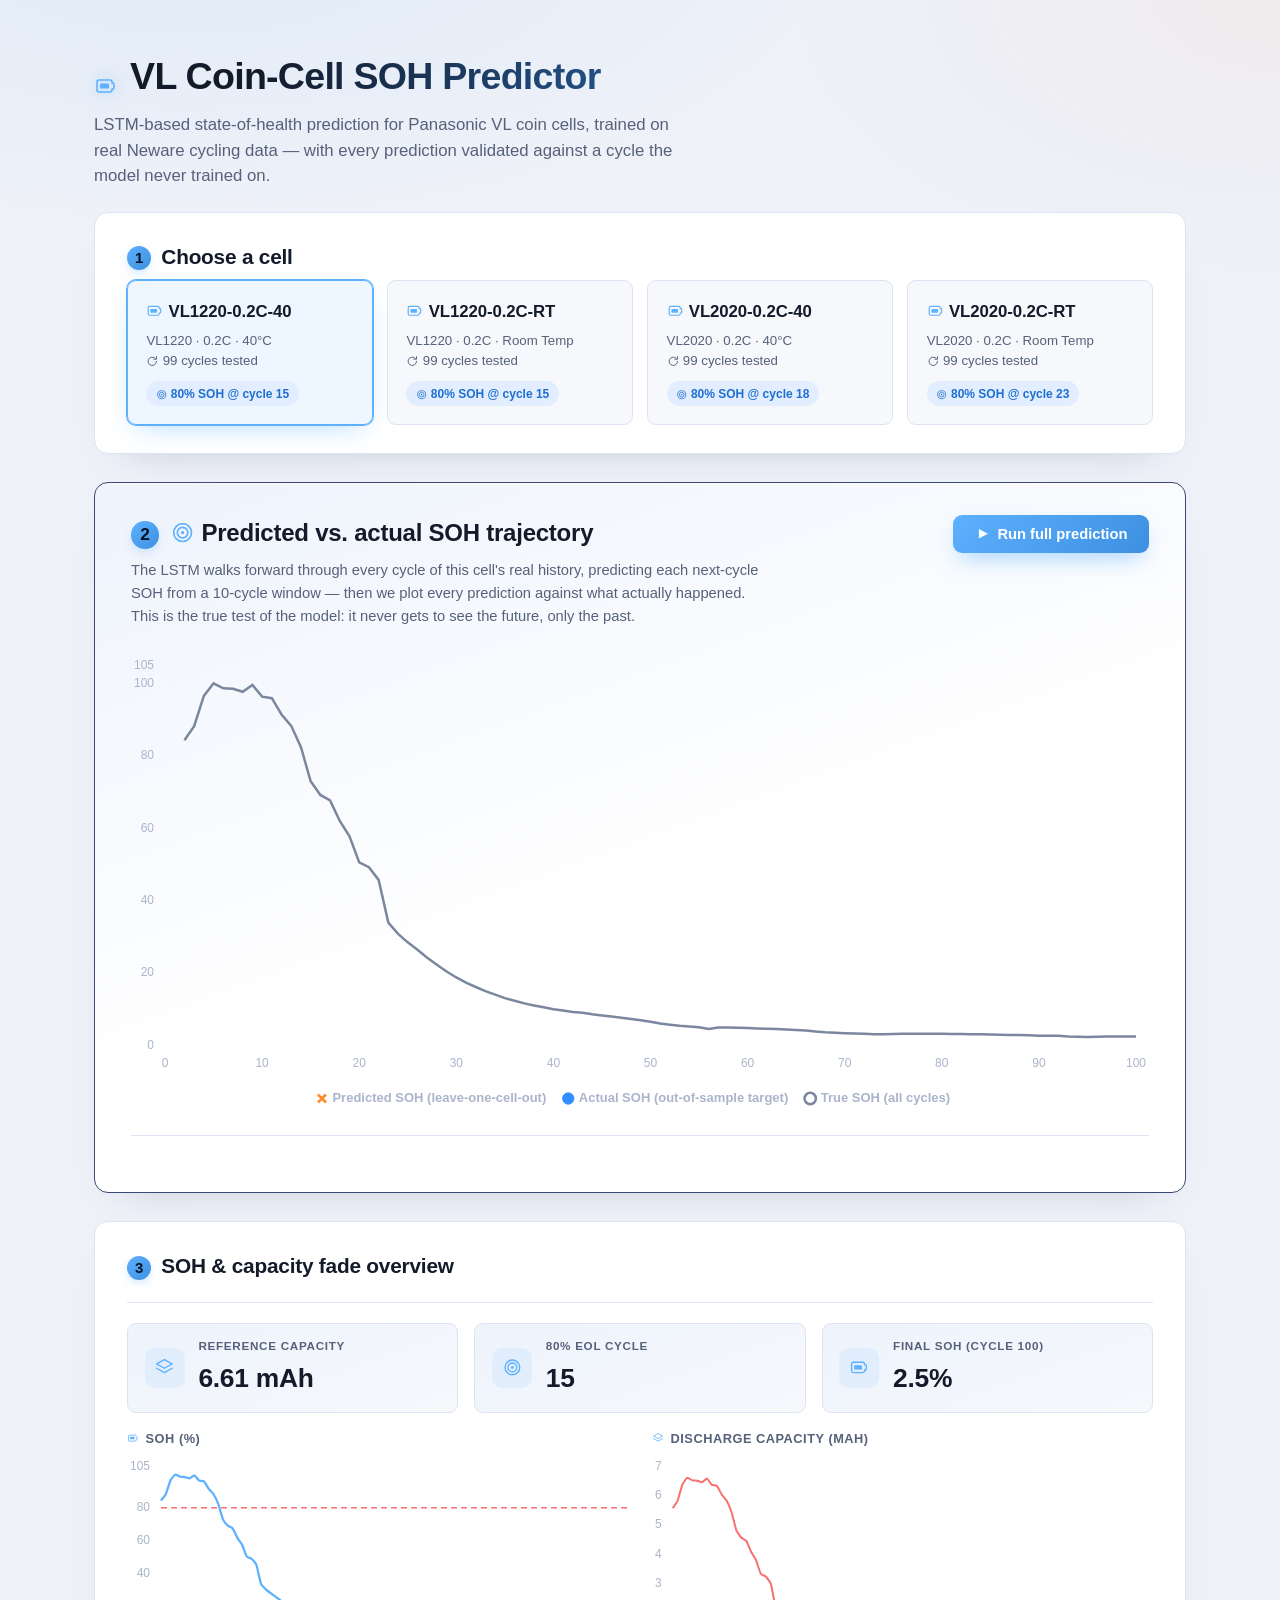
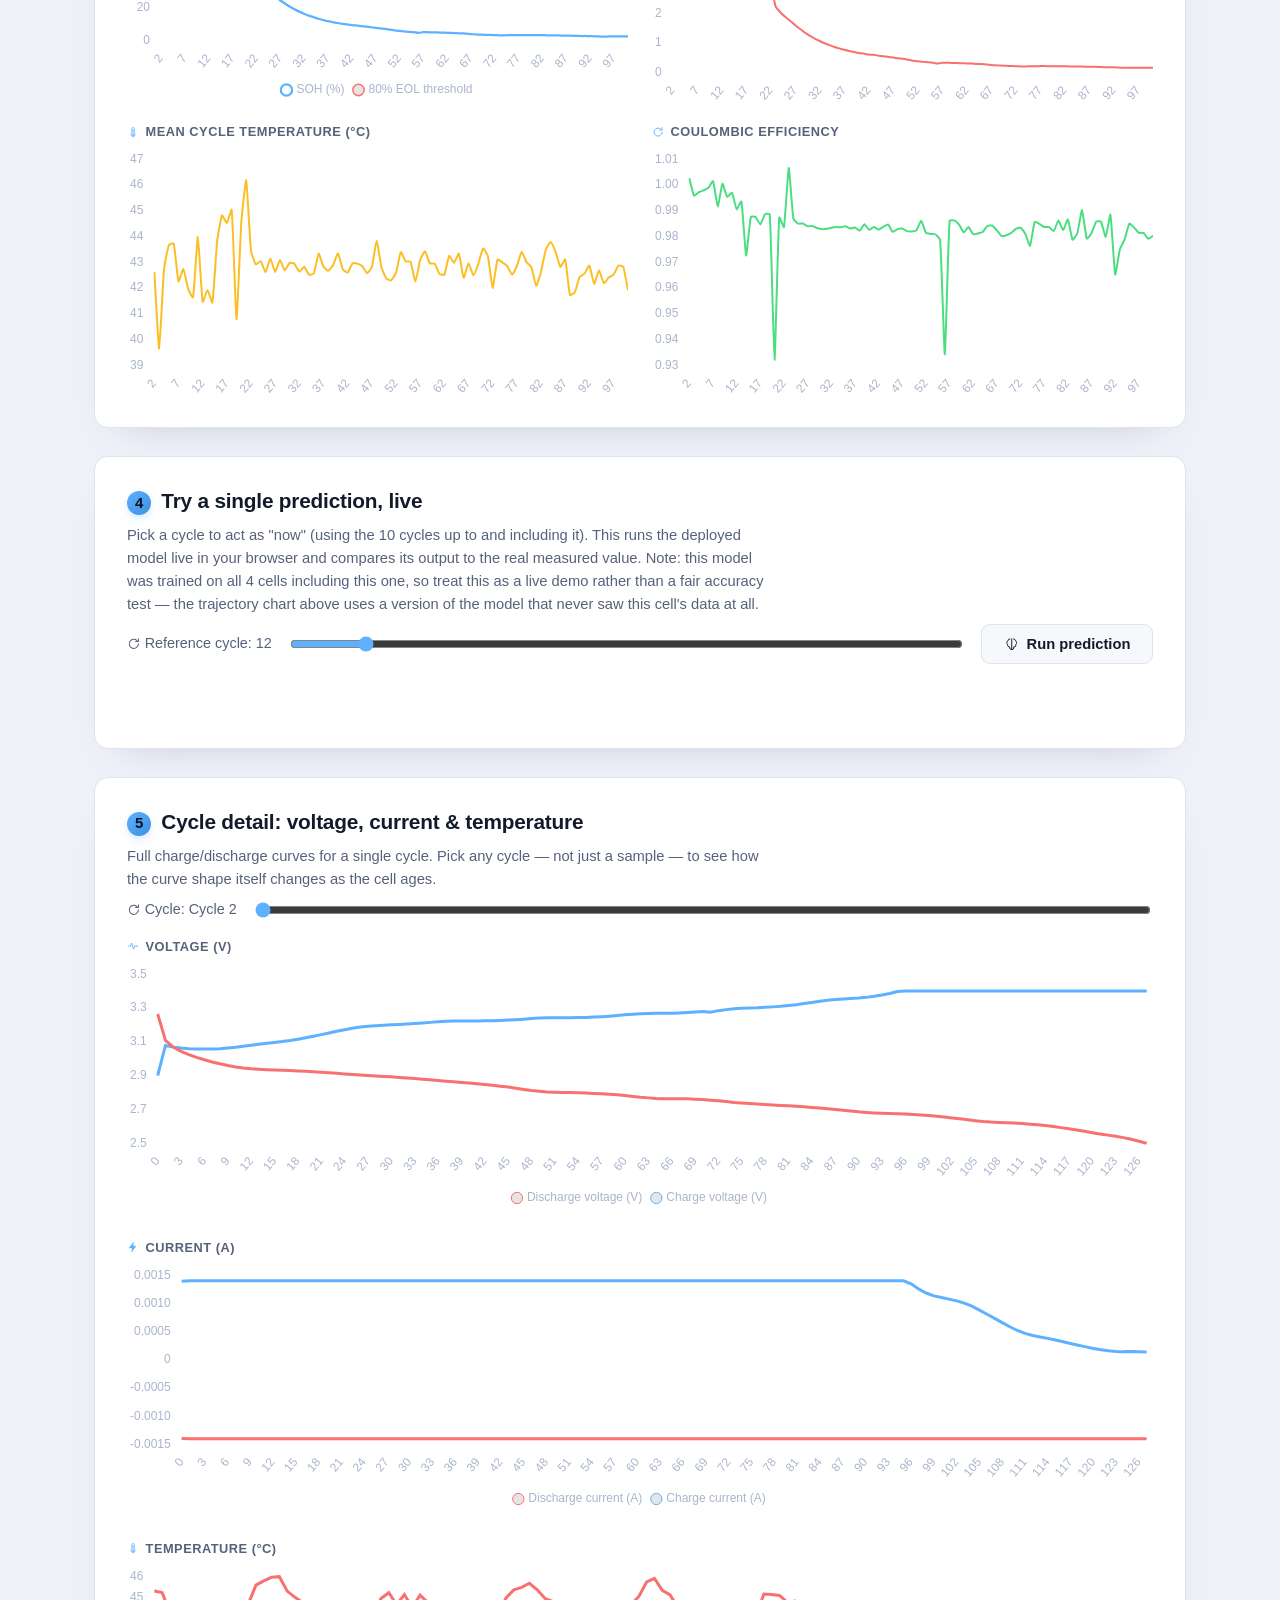
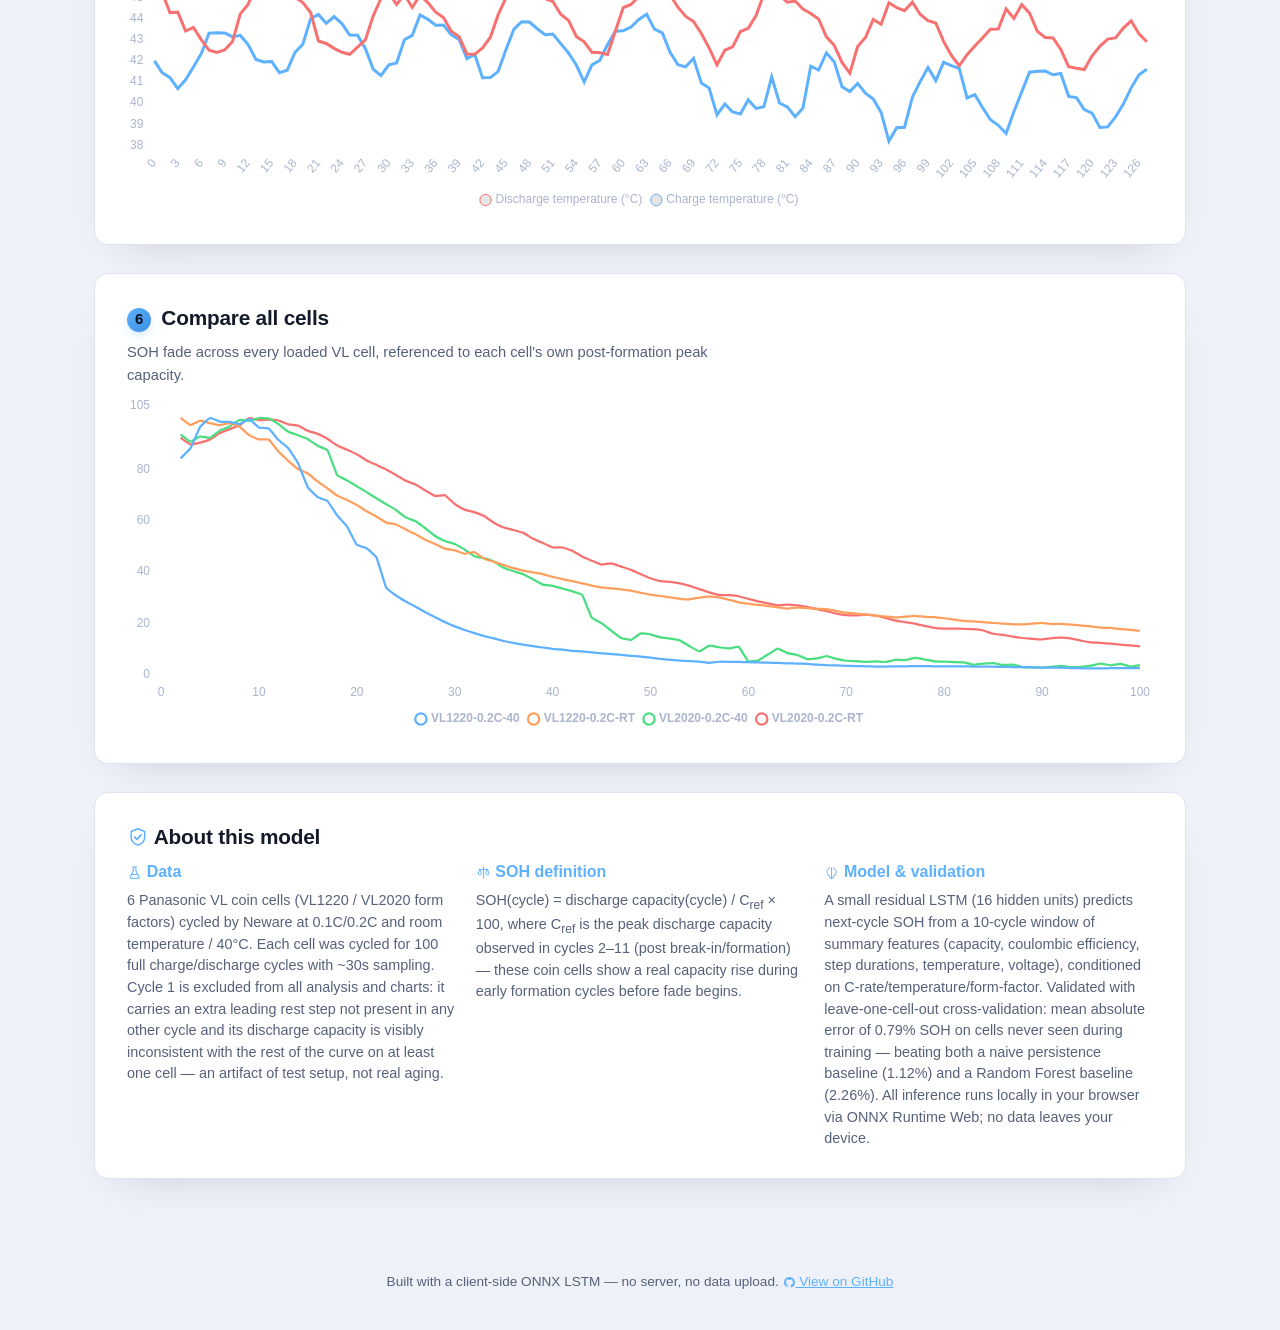
==== web/index.html @ 78507d71 "Add files via upload" ====
<!doctype html>
<html lang="en">
<head>
  <meta charset="UTF-8" />
  <meta name="viewport" content="width=device-width, initial-scale=1.0" />
  <title>VL Coin-Cell SOH Predictor</title>
  <link rel="stylesheet" href="styles.css" />
</head>
<body>
  <!-- Inline SVG icon sprite sheet: zero external requests (works offline / on
       GitHub Pages), reused everywhere via <svg class="icon"><use href="#icon-x"/></svg> -->
  <svg style="position:absolute;width:0;height:0;overflow:hidden" aria-hidden="true">
    <defs>
      <symbol id="icon-battery" viewBox="0 0 24 24"><path d="M3 8a2 2 0 0 1 2-2h11a2 2 0 0 1 2 2v1h1a1 1 0 0 1 1 1v4a1 1 0 0 1-1 1h-1v1a2 2 0 0 1-2 2H5a2 2 0 0 1-2-2V8Z" fill="none" stroke="currentColor" stroke-width="1.6" stroke-linejoin="round"/><rect x="6" y="9.5" width="9" height="5" rx="1" fill="currentColor"/></symbol>
      <symbol id="icon-thermometer" viewBox="0 0 24 24"><path d="M12 3a2.5 2.5 0 0 0-2.5 2.5v8.55a4 4 0 1 0 5 0V5.5A2.5 2.5 0 0 0 12 3Z" fill="none" stroke="currentColor" stroke-width="1.6" stroke-linejoin="round"/><circle cx="12" cy="17.5" r="2.2" fill="currentColor"/><line x1="12" y1="7" x2="12" y2="14" stroke="currentColor" stroke-width="1.6" stroke-linecap="round"/></symbol>
      <symbol id="icon-bolt" viewBox="0 0 24 24"><path d="M13 2 4 14h6l-1 8 9-12h-6l1-8Z" fill="currentColor" stroke="currentColor" stroke-width="0.6" stroke-linejoin="round"/></symbol>
      <symbol id="icon-voltage" viewBox="0 0 24 24"><path d="M3 12h4l2-6 4 12 2-6h6" fill="none" stroke="currentColor" stroke-width="1.8" stroke-linecap="round" stroke-linejoin="round"/></symbol>
      <symbol id="icon-target" viewBox="0 0 24 24"><circle cx="12" cy="12" r="8.5" fill="none" stroke="currentColor" stroke-width="1.6"/><circle cx="12" cy="12" r="5" fill="none" stroke="currentColor" stroke-width="1.6"/><circle cx="12" cy="12" r="1.6" fill="currentColor"/></symbol>
      <symbol id="icon-trend" viewBox="0 0 24 24"><path d="M3 17 9 9l4 4 8-9" fill="none" stroke="currentColor" stroke-width="1.8" stroke-linecap="round" stroke-linejoin="round"/><path d="M16 4h5v5" fill="none" stroke="currentColor" stroke-width="1.8" stroke-linecap="round" stroke-linejoin="round"/></symbol>
      <symbol id="icon-check-shield" viewBox="0 0 24 24"><path d="M12 3 4.5 6v6c0 4.5 3 7.5 7.5 9 4.5-1.5 7.5-4.5 7.5-9V6L12 3Z" fill="none" stroke="currentColor" stroke-width="1.6" stroke-linejoin="round"/><path d="m8.5 12.3 2.4 2.4 4.6-5" fill="none" stroke="currentColor" stroke-width="1.8" stroke-linecap="round" stroke-linejoin="round"/></symbol>
      <symbol id="icon-brain" viewBox="0 0 24 24"><path d="M9 4.5a2.5 2.5 0 0 0-2.5 2.5v.2A2.8 2.8 0 0 0 4.5 10v1a2.6 2.6 0 0 0 1 2.05V14a3 3 0 0 0 3 3h.5v1.5A2.5 2.5 0 0 0 11.5 21h1" fill="none" stroke="currentColor" stroke-width="1.5" stroke-linecap="round" stroke-linejoin="round"/><path d="M15 4.5a2.5 2.5 0 0 1 2.5 2.5v.2A2.8 2.8 0 0 1 19.5 10v1a2.6 2.6 0 0 1-1 2.05V14a3 3 0 0 1-3 3H15v1.5A2.5 2.5 0 0 1 12.5 21h-1" fill="none" stroke="currentColor" stroke-width="1.5" stroke-linecap="round" stroke-linejoin="round"/><line x1="12" y1="4.5" x2="12" y2="21" stroke="currentColor" stroke-width="1.5" stroke-linecap="round"/></symbol>
      <symbol id="icon-clock" viewBox="0 0 24 24"><circle cx="12" cy="12" r="8.5" fill="none" stroke="currentColor" stroke-width="1.6"/><path d="M12 7v5l3.5 2" fill="none" stroke="currentColor" stroke-width="1.6" stroke-linecap="round" stroke-linejoin="round"/></symbol>
      <symbol id="icon-layers" viewBox="0 0 24 24"><path d="m12 3 9 5-9 5-9-5 9-5Z" fill="none" stroke="currentColor" stroke-width="1.6" stroke-linejoin="round"/><path d="m3 13 9 5 9-5" fill="none" stroke="currentColor" stroke-width="1.6" stroke-linecap="round" stroke-linejoin="round"/></symbol>
      <symbol id="icon-play" viewBox="0 0 24 24"><path d="M6 4.5v15l14-7.5-14-7.5Z" fill="currentColor"/></symbol>
      <symbol id="icon-cycle" viewBox="0 0 24 24"><path d="M20 12a8 8 0 1 1-2.34-5.66" fill="none" stroke="currentColor" stroke-width="1.8" stroke-linecap="round"/><path d="M20 3v5h-5" fill="none" stroke="currentColor" stroke-width="1.8" stroke-linecap="round" stroke-linejoin="round"/></symbol>
      <symbol id="icon-flask" viewBox="0 0 24 24"><path d="M9 3h6M10 3v6.2L5.3 18a2 2 0 0 0 1.8 3h9.8a2 2 0 0 0 1.8-3L14 9.2V3" fill="none" stroke="currentColor" stroke-width="1.6" stroke-linecap="round" stroke-linejoin="round"/><path d="M7.5 15h9" fill="none" stroke="currentColor" stroke-width="1.6" stroke-linecap="round"/></symbol>
      <symbol id="icon-scale" viewBox="0 0 24 24"><path d="M12 3v18M6 7h12M6 7 3.5 13a2.5 2.5 0 0 0 5 0L6 7Zm12 0-2.5 6a2.5 2.5 0 0 0 5 0L18 7Z" fill="none" stroke="currentColor" stroke-width="1.5" stroke-linecap="round" stroke-linejoin="round"/></symbol>
      <symbol id="icon-github" viewBox="0 0 24 24"><path d="M12 2a10 10 0 0 0-3.16 19.49c.5.09.68-.22.68-.48v-1.7c-2.78.6-3.37-1.34-3.37-1.34-.46-1.16-1.11-1.47-1.11-1.47-.91-.62.07-.6.07-.6 1 .07 1.53 1.03 1.53 1.03.89 1.53 2.34 1.09 2.91.83.09-.65.35-1.09.63-1.34-2.22-.25-4.56-1.11-4.56-4.94 0-1.09.39-1.99 1.03-2.69-.1-.25-.45-1.27.1-2.65 0 0 .84-.27 2.75 1.03a9.6 9.6 0 0 1 5 0c1.91-1.3 2.75-1.03 2.75-1.03.55 1.38.2 2.4.1 2.65.64.7 1.03 1.6 1.03 2.69 0 3.84-2.34 4.68-4.57 4.93.36.31.68.92.68 1.85v2.74c0 .27.18.58.69.48A10 10 0 0 0 12 2Z" fill="currentColor"/></symbol>
    </defs>
  </svg>

  <header class="app-header">
    <h1><svg class="icon icon-lg icon-header"><use href="#icon-battery"/></svg> VL Coin-Cell SOH Predictor</h1>
    <p class="subtitle">LSTM-based state-of-health prediction for Panasonic VL coin cells, trained on real Neware cycling data &mdash; with every prediction validated against a cycle the model never trained on.</p>
  </header>

  <main>
    <section class="panel" id="cell-selector-panel">
      <h2><span class="step-badge">1</span> Choose a cell</h2>
      <div id="cell-grid" class="cell-grid"></div>
    </section>

    <section class="panel panel-hero" id="trajectory-panel" hidden>
      <div class="hero-head">
        <div>
          <h2><span class="step-badge">2</span> <svg class="icon icon-accent"><use href="#icon-target"/></svg> Predicted vs. actual SOH trajectory</h2>
          <p class="hint">The LSTM walks forward through every cycle of this cell's real history, predicting each next-cycle SOH from a 10-cycle window &mdash; then we plot every prediction against what actually happened. This is the true test of the model: it never gets to see the future, only the past.</p>
        </div>
        <button id="run-trajectory-btn" class="btn-primary"><svg class="icon"><use href="#icon-play"/></svg> Run full prediction</button>
      </div>
      <div class="chart-container chart-container-lg">
        <canvas id="trajectory-chart"></canvas>
      </div>
      <div class="stats-row" id="trajectory-stats"></div>
    </section>

    <section class="panel" id="overview-panel" hidden>
      <h2><span class="step-badge">3</span> SOH &amp; capacity fade overview</h2>
      <div class="stats-row" id="cell-stats"></div>
      <div class="chart-grid-2">
        <div>
          <h3 class="chart-title"><svg class="icon icon-sm"><use href="#icon-battery"/></svg> SOH (%)</h3>
          <div class="chart-container chart-container-sm">
            <canvas id="soh-chart"></canvas>
          </div>
        </div>
        <div>
          <h3 class="chart-title"><svg class="icon icon-sm"><use href="#icon-layers"/></svg> Discharge capacity (mAh)</h3>
          <div class="chart-container chart-container-sm">
            <canvas id="capacity-chart"></canvas>
          </div>
        </div>
      </div>
      <div class="chart-grid-2">
        <div>
          <h3 class="chart-title"><svg class="icon icon-sm"><use href="#icon-thermometer"/></svg> Mean cycle temperature (&deg;C)</h3>
          <div class="chart-container chart-container-sm">
            <canvas id="temp-trend-chart"></canvas>
          </div>
        </div>
        <div>
          <h3 class="chart-title"><svg class="icon icon-sm"><use href="#icon-cycle"/></svg> Coulombic efficiency</h3>
          <div class="chart-container chart-container-sm">
            <canvas id="ce-chart"></canvas>
          </div>
        </div>
      </div>
    </section>

    <section class="panel" id="predict-panel" hidden>
      <h2><span class="step-badge">4</span> Try a single prediction, live</h2>
      <p class="hint">Pick a cycle to act as "now" (using the 10 cycles up to and including it). This runs the deployed model live in your browser and compares its output to the real measured value. Note: this model was trained on all 4 cells including this one, so treat this as a live demo rather than a fair accuracy test &mdash; the trajectory chart above uses a version of the model that never saw this cell's data at all.</p>
      <div class="predict-controls">
        <label for="cycle-slider"><svg class="icon icon-sm"><use href="#icon-cycle"/></svg> Reference cycle: <span id="cycle-label">20</span></label>
        <input type="range" id="cycle-slider" min="10" max="99" value="20" />
        <button id="predict-btn" class="btn-secondary"><svg class="icon"><use href="#icon-brain"/></svg> Run prediction</button>
      </div>
      <div id="predict-result" class="predict-result"></div>
    </section>

    <section class="panel" id="curves-panel" hidden>
      <h2><span class="step-badge">5</span> Cycle detail: voltage, current &amp; temperature</h2>
      <p class="hint">Full charge/discharge curves for a single cycle. Pick any cycle &mdash; not just a sample &mdash; to see how the curve shape itself changes as the cell ages.</p>
      <div class="curve-select">
        <label for="curve-cycle-slider"><svg class="icon icon-sm"><use href="#icon-cycle"/></svg> Cycle: <span id="curve-cycle-label"></span></label>
        <input type="range" id="curve-cycle-slider" min="0" max="1" value="0" />
      </div>
      <div class="chart-grid-1">
        <div>
          <h3 class="chart-title"><svg class="icon icon-sm"><use href="#icon-voltage"/></svg> Voltage (V)</h3>
          <div class="chart-container chart-container-sm">
            <canvas id="curve-voltage-chart"></canvas>
          </div>
        </div>
        <div>
          <h3 class="chart-title"><svg class="icon icon-sm"><use href="#icon-bolt"/></svg> Current (A)</h3>
          <div class="chart-container chart-container-sm">
            <canvas id="curve-current-chart"></canvas>
          </div>
        </div>
        <div>
          <h3 class="chart-title"><svg class="icon icon-sm"><use href="#icon-thermometer"/></svg> Temperature (&deg;C)</h3>
          <div class="chart-container chart-container-sm">
            <canvas id="curve-temp-chart"></canvas>
          </div>
        </div>
      </div>
    </section>

    <section class="panel" id="compare-panel">
      <h2><span class="step-badge">6</span> Compare all cells</h2>
      <p class="hint">SOH fade across every loaded VL cell, referenced to each cell's own post-formation peak capacity.</p>
      <div class="chart-container">
        <canvas id="compare-chart"></canvas>
      </div>
    </section>

    <section class="panel" id="about-panel">
      <h2><svg class="icon icon-accent"><use href="#icon-check-shield"/></svg> About this model</h2>
      <div class="about-grid">
        <div>
          <h3><svg class="icon icon-sm"><use href="#icon-flask"/></svg> Data</h3>
          <p>6 Panasonic VL coin cells (VL1220 / VL2020 form factors) cycled by Neware at 0.1C/0.2C and room temperature / 40&deg;C. Each cell was cycled for 100 full charge/discharge cycles with ~30s sampling. Cycle 1 is excluded from all analysis and charts: it carries an extra leading rest step not present in any other cycle and its discharge capacity is visibly inconsistent with the rest of the curve on at least one cell &mdash; an artifact of test setup, not real aging.</p>
        </div>
        <div>
          <h3><svg class="icon icon-sm"><use href="#icon-scale"/></svg> SOH definition</h3>
          <p>SOH(cycle) = discharge capacity(cycle) / C<sub>ref</sub> &times; 100, where C<sub>ref</sub> is the peak discharge capacity observed in cycles 2&ndash;11 (post break-in/formation) &mdash; these coin cells show a real capacity rise during early formation cycles before fade begins.</p>
        </div>
        <div>
          <h3><svg class="icon icon-sm"><use href="#icon-brain"/></svg> Model &amp; validation</h3>
          <p>A small residual LSTM (16 hidden units) predicts next-cycle SOH from a 10-cycle window of summary features (capacity, coulombic efficiency, step durations, temperature, voltage), conditioned on C-rate/temperature/form-factor. Validated with leave-one-cell-out cross-validation: mean absolute error of 0.79% SOH on cells never seen during training &mdash; beating both a naive persistence baseline (1.12%) and a Random Forest baseline (2.26%). All inference runs locally in your browser via ONNX Runtime Web; no data leaves your device.</p>
        </div>
      </div>
    </section>
  </main>

  <footer class="app-footer">
    <p>Built with a client-side ONNX LSTM &mdash; no server, no data upload. <a href="https://github.com/" target="_blank" rel="noopener"><svg class="icon icon-sm"><use href="#icon-github"/></svg> View on GitHub</a></p>
  </footer>

  <script src="vendor/chart.umd.min.js"></script>
  <script src="vendor/ort.min.js"></script>
  <script src="app.js"></script>
</body>
</html>
---- web/styles.css ----
:root {
  --bg: #080b14;
  --bg-2: #05070d;
  --panel-bg: #131829;
  --panel-bg-2: #1a2136;
  --panel-bg-3: #202a45;
  --panel-border: #29314a;
  --text: #f4f6fb;
  --text-dim: #9aa5bd;
  --accent: #5eb1ff;
  --accent-2: #ff9f5e;
  --accent-soft: rgba(94, 177, 255, 0.14);
  --good: #4ade80;
  --warn: #fbbf24;
  --bad: #f87171;
  --radius: 14px;
  --radius-sm: 9px;
}

* { box-sizing: border-box; }

.icon {
  width: 1.05em;
  height: 1.05em;
  display: inline-block;
  vertical-align: -0.18em;
  fill: none;
  color: currentColor;
  flex-shrink: 0;
}
.icon-sm { width: 0.95em; height: 0.95em; }
.icon-lg { width: 1.5rem; height: 1.5rem; vertical-align: -0.25em; margin-right: 0.15rem; }
.icon-header { color: var(--accent); filter: drop-shadow(0 0 8px rgba(94,177,255,0.5)); }
.icon-accent { color: var(--accent); }

.step-badge {
  display: inline-flex;
  align-items: center;
  justify-content: center;
  width: 1.6em;
  height: 1.6em;
  border-radius: 50%;
  background: linear-gradient(135deg, var(--accent) 0%, #3d8fe0 100%);
  color: #071120;
  font-size: 0.72em;
  font-weight: 800;
  vertical-align: 0.05em;
  margin-right: 0.3rem;
  box-shadow: 0 4px 12px -4px rgba(94, 177, 255, 0.6);
}

body {
  margin: 0;
  font-family: -apple-system, BlinkMacSystemFont, "Segoe UI", Roboto, sans-serif;
  background:
    radial-gradient(1100px 520px at 15% -10%, rgba(94, 177, 255, 0.10), transparent 60%),
    radial-gradient(900px 500px at 100% 0%, rgba(255, 159, 94, 0.07), transparent 55%),
    var(--bg);
  background-attachment: fixed;
  color: var(--text);
  line-height: 1.5;
  -webkit-font-smoothing: antialiased;
}

.app-header {
  padding: 3rem 1.5rem 1.5rem;
  max-width: 1140px;
  margin: 0 auto;
}
.app-header h1 {
  margin: 0 0 0.5rem;
  font-size: 2.35rem;
  font-weight: 800;
  letter-spacing: -0.02em;
  background: linear-gradient(100deg, var(--text) 15%, var(--accent) 75%, var(--accent-2) 110%);
  -webkit-background-clip: text;
  background-clip: text;
  color: transparent;
}
.subtitle { color: var(--text-dim); margin: 0; font-size: 1.05rem; max-width: 62ch; }

main {
  max-width: 1140px;
  margin: 0 auto;
  padding: 0 1.5rem 3.5rem;
  display: flex;
  flex-direction: column;
  gap: 1.75rem;
}

.panel {
  background: var(--panel-bg);
  border: 1px solid var(--panel-border);
  border-radius: var(--radius);
  padding: 1.75rem 2rem;
  box-shadow: 0 1px 0 rgba(255,255,255,0.03) inset, 0 20px 40px -30px rgba(0,0,0,0.6);
}
.panel h2 { margin: 0 0 0.5rem; font-size: 1.3rem; font-weight: 700; letter-spacing: -0.01em; }
.hint { color: var(--text-dim); font-size: 0.92rem; margin-top: 0; margin-bottom: 0.5rem; max-width: 78ch; line-height: 1.55; }

.panel-hero {
  background: linear-gradient(160deg, var(--panel-bg-3) 0%, var(--panel-bg) 55%);
  border-color: #3a4a70;
  box-shadow: 0 0 0 1px rgba(94, 177, 255, 0.10), 0 24px 60px -24px rgba(94, 177, 255, 0.30);
  padding: 2rem 2.25rem 2.25rem;
}
.panel-hero h2 { font-size: 1.5rem; }
.hero-head {
  display: flex;
  align-items: flex-start;
  justify-content: space-between;
  gap: 1.5rem;
  flex-wrap: wrap;
  margin-bottom: 1.25rem;
}
.hero-head > div { flex: 1; min-width: 260px; }

.cell-grid {
  display: grid;
  grid-template-columns: repeat(auto-fill, minmax(210px, 1fr));
  gap: 0.9rem;
}
.cell-card {
  background: var(--panel-bg-2);
  border: 1px solid var(--panel-border);
  border-radius: var(--radius-sm);
  padding: 1.1rem 1.15rem;
  cursor: pointer;
  transition: border-color 0.15s, transform 0.12s, box-shadow 0.15s, background 0.15s;
}
.cell-card:hover { border-color: var(--accent); transform: translateY(-2px); box-shadow: 0 10px 24px -14px rgba(94, 177, 255, 0.4); }
.cell-card.selected {
  border-color: var(--accent);
  box-shadow: 0 0 0 1px var(--accent), 0 10px 28px -12px rgba(94, 177, 255, 0.55);
  background: var(--accent-soft);
}
.cell-card h4 { margin: 0 0 0.45rem; font-size: 1.05rem; font-weight: 700; letter-spacing: -0.005em; }
.cell-card .meta { color: var(--text-dim); font-size: 0.83rem; }
.cell-card .eol-badge {
  display: inline-block;
  margin-top: 0.65rem;
  padding: 0.22rem 0.6rem;
  border-radius: 999px;
  font-size: 0.75rem;
  font-weight: 650;
  background: #283664;
  color: #8fc4ff;
}

.chart-container {
  position: relative;
  height: 340px;
  width: 100%;
}
.chart-container-sm { height: 250px; }
.chart-container-lg { height: 460px; }

.chart-grid-1 {
  display: flex;
  flex-direction: column;
  gap: 1.5rem;
  margin-top: 1rem;
}
.chart-grid-2 {
  display: grid;
  grid-template-columns: repeat(auto-fit, minmax(300px, 1fr));
  gap: 1.5rem;
  margin-top: 1rem;
}
.chart-title {
  margin: 0 0 0.5rem;
  font-size: 0.8rem;
  font-weight: 650;
  color: var(--text-dim);
  text-transform: uppercase;
  letter-spacing: 0.04em;
  display: flex;
  align-items: center;
  gap: 0.4rem;
}
.chart-title .icon { color: var(--accent); }

.stats-row {
  display: flex;
  gap: 1rem;
  flex-wrap: wrap;
  margin-top: 1.25rem;
  padding-top: 1.25rem;
  border-top: 1px solid var(--panel-border);
}
.stat {
  min-width: 150px;
  flex: 1;
  display: flex;
  align-items: center;
  gap: 0.85rem;
  background: linear-gradient(160deg, var(--panel-bg-3), var(--panel-bg-2));
  border: 1px solid var(--panel-border);
  border-radius: var(--radius-sm);
  padding: 0.85rem 1.05rem;
}
.stat .icon-badge {
  flex-shrink: 0;
  width: 2.5rem;
  height: 2.5rem;
  border-radius: 10px;
  display: flex;
  align-items: center;
  justify-content: center;
  background: var(--accent-soft);
  color: var(--accent);
}
.stat .icon-badge .icon { width: 1.3rem; height: 1.3rem; }
.stat .icon-badge.good { background: rgba(74, 222, 128, 0.14); color: var(--good); }
.stat .icon-badge.warn { background: rgba(251, 191, 36, 0.14); color: var(--warn); }
.stat .body { min-width: 0; }
.stat .label { color: var(--text-dim); font-size: 0.73rem; font-weight: 600; text-transform: uppercase; letter-spacing: 0.06em; }
.stat .value { font-size: 1.65rem; font-weight: 800; margin-top: 0.25rem; letter-spacing: -0.01em; }
.stat .value.good { color: var(--good); }
.stat .value.warn { color: var(--warn); }
.stat .value.accent { color: var(--accent); }

.predict-controls {
  display: flex;
  align-items: center;
  gap: 1rem;
  flex-wrap: wrap;
  margin-bottom: 1rem;
}
.predict-controls label { color: var(--text-dim); font-size: 0.9rem; }
#cycle-slider { flex: 1; min-width: 180px; accent-color: var(--accent); }

button {
  border: none;
  border-radius: var(--radius-sm);
  padding: 0.7rem 1.35rem;
  font-weight: 700;
  cursor: pointer;
  font-size: 0.92rem;
  transition: filter 0.12s, transform 0.08s, box-shadow 0.15s;
  display: inline-flex;
  align-items: center;
  gap: 0.45rem;
}
button:active { transform: translateY(1px); }
button:disabled { opacity: 0.5; cursor: not-allowed; }

.btn-primary {
  background: linear-gradient(135deg, var(--accent) 0%, #3d8fe0 100%);
  color: #071120;
  box-shadow: 0 10px 24px -8px rgba(94, 177, 255, 0.65);
  white-space: nowrap;
}
.btn-primary:hover { filter: brightness(1.1); box-shadow: 0 12px 28px -8px rgba(94, 177, 255, 0.8); }

.btn-secondary {
  background: var(--panel-bg-2);
  color: var(--text);
  border: 1px solid var(--panel-border);
}
.btn-secondary:hover { border-color: var(--accent); }

.predict-result {
  display: flex;
  gap: 1rem;
  flex-wrap: wrap;
  min-height: 2.5rem;
}

.curve-select {
  display: flex;
  align-items: center;
  gap: 1rem;
  margin-bottom: 0.75rem;
}
.curve-select label { color: var(--text-dim); font-size: 0.9rem; white-space: nowrap; }
.curve-select input[type="range"] { flex: 1; accent-color: var(--accent); }
.curve-select select {
  background: var(--panel-bg-2);
  color: var(--text);
  border: 1px solid var(--panel-border);
  border-radius: 6px;
  padding: 0.35rem 0.6rem;
}

.about-grid {
  display: grid;
  grid-template-columns: repeat(auto-fit, minmax(240px, 1fr));
  gap: 1.25rem;
}
.about-grid h3 { margin: 0 0 0.4rem; font-size: 1rem; color: var(--accent); }
.about-grid p { margin: 0; color: var(--text-dim); font-size: 0.9rem; }

.app-footer {
  text-align: center;
  color: var(--text-dim);
  font-size: 0.85rem;
  padding: 1.5rem;
}
.app-footer a { color: var(--accent); }

.loading-note {
  color: var(--text-dim);
  font-size: 0.85rem;
  font-style: italic;
}

@media (prefers-color-scheme: light) {
  :root {
    --bg: #eef1f8;
    --bg-2: #e4e9f4;
    --panel-bg: #ffffff;
    --panel-bg-2: #f6f8fc;
    --panel-bg-3: #eef3fc;
    --panel-border: #dde3f0;
    --text: #131a29;
    --text-dim: #56617a;
    --accent-soft: rgba(94, 177, 255, 0.10);
  }
  .app-header h1 {
    background: linear-gradient(100deg, var(--text) 15%, #2f7fd6 75%, #d97a3d 110%);
    -webkit-background-clip: text;
    background-clip: text;
  }
  .cell-card .eol-badge { background: #e2eeff; color: #1f6fd1; }
  .btn-primary { color: #ffffff; }
  .panel { box-shadow: 0 1px 0 rgba(255,255,255,0.6) inset, 0 20px 40px -30px rgba(30,40,70,0.25); }
}
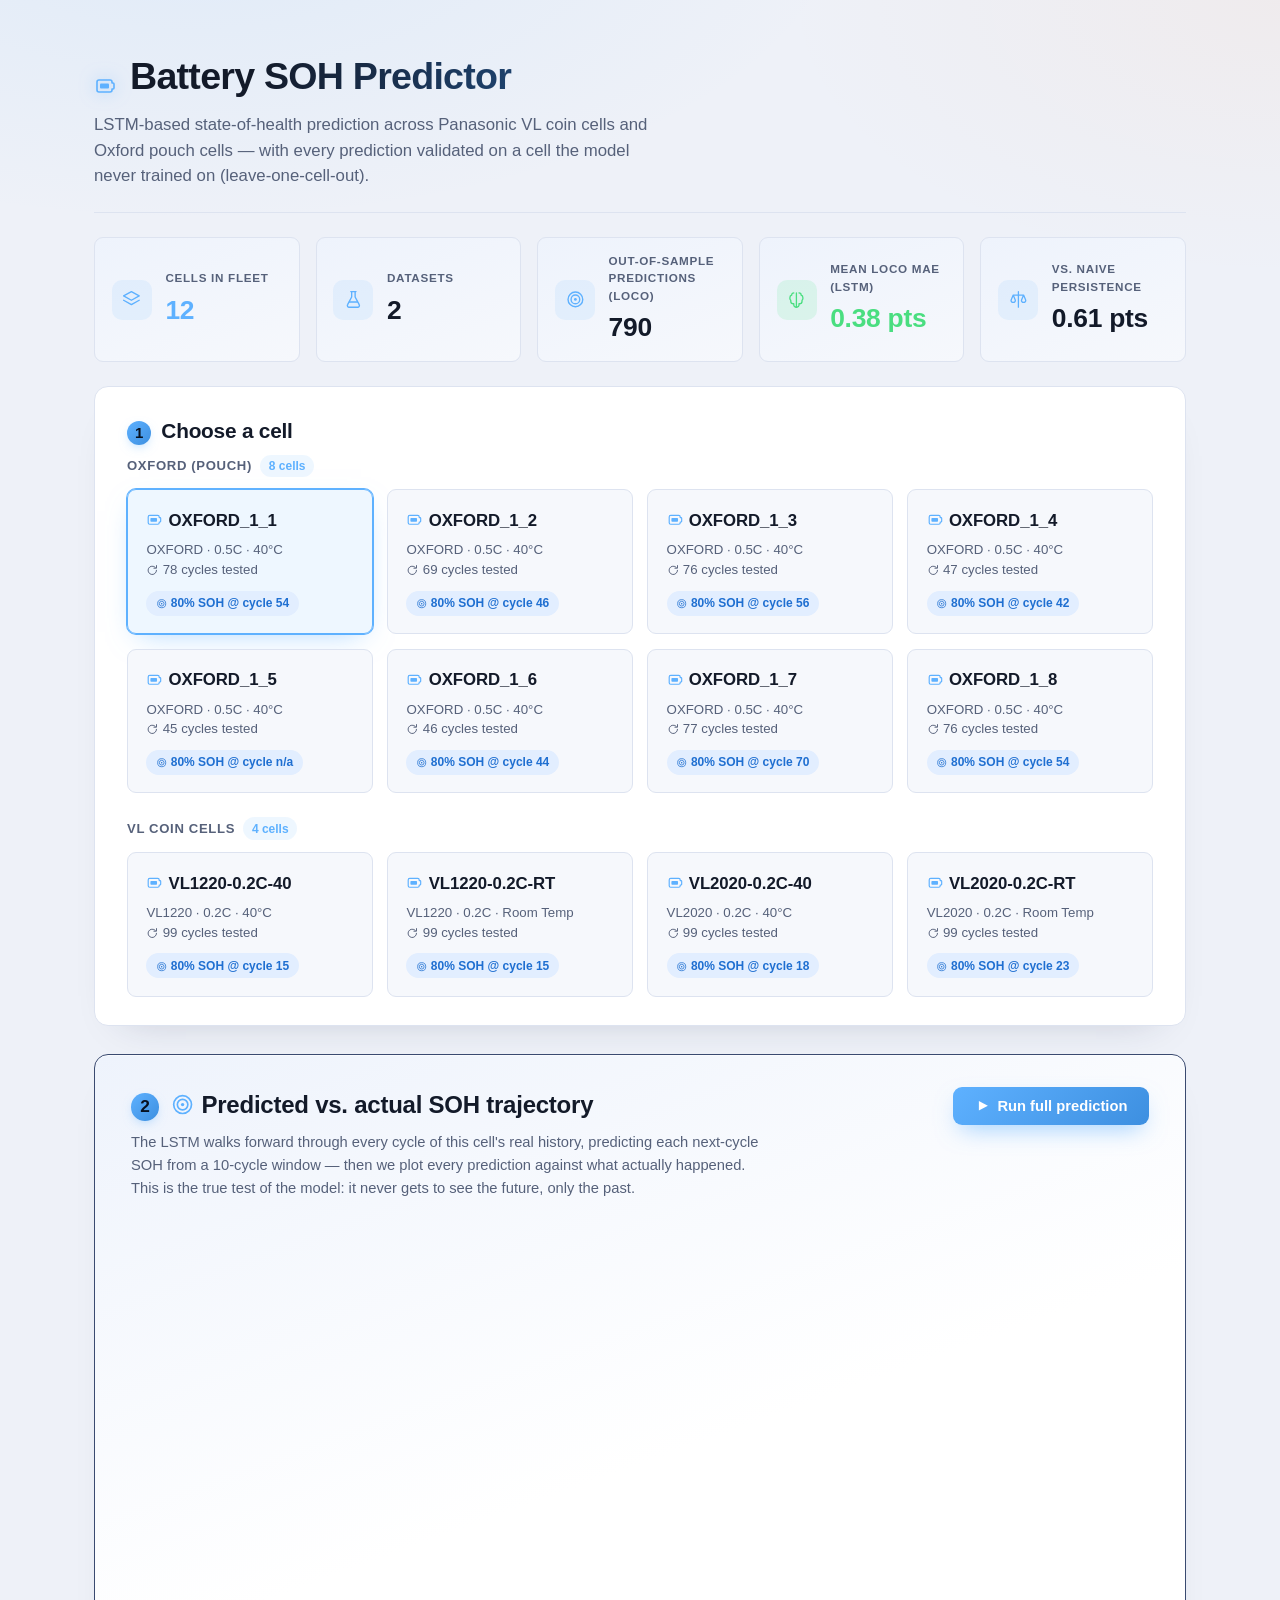
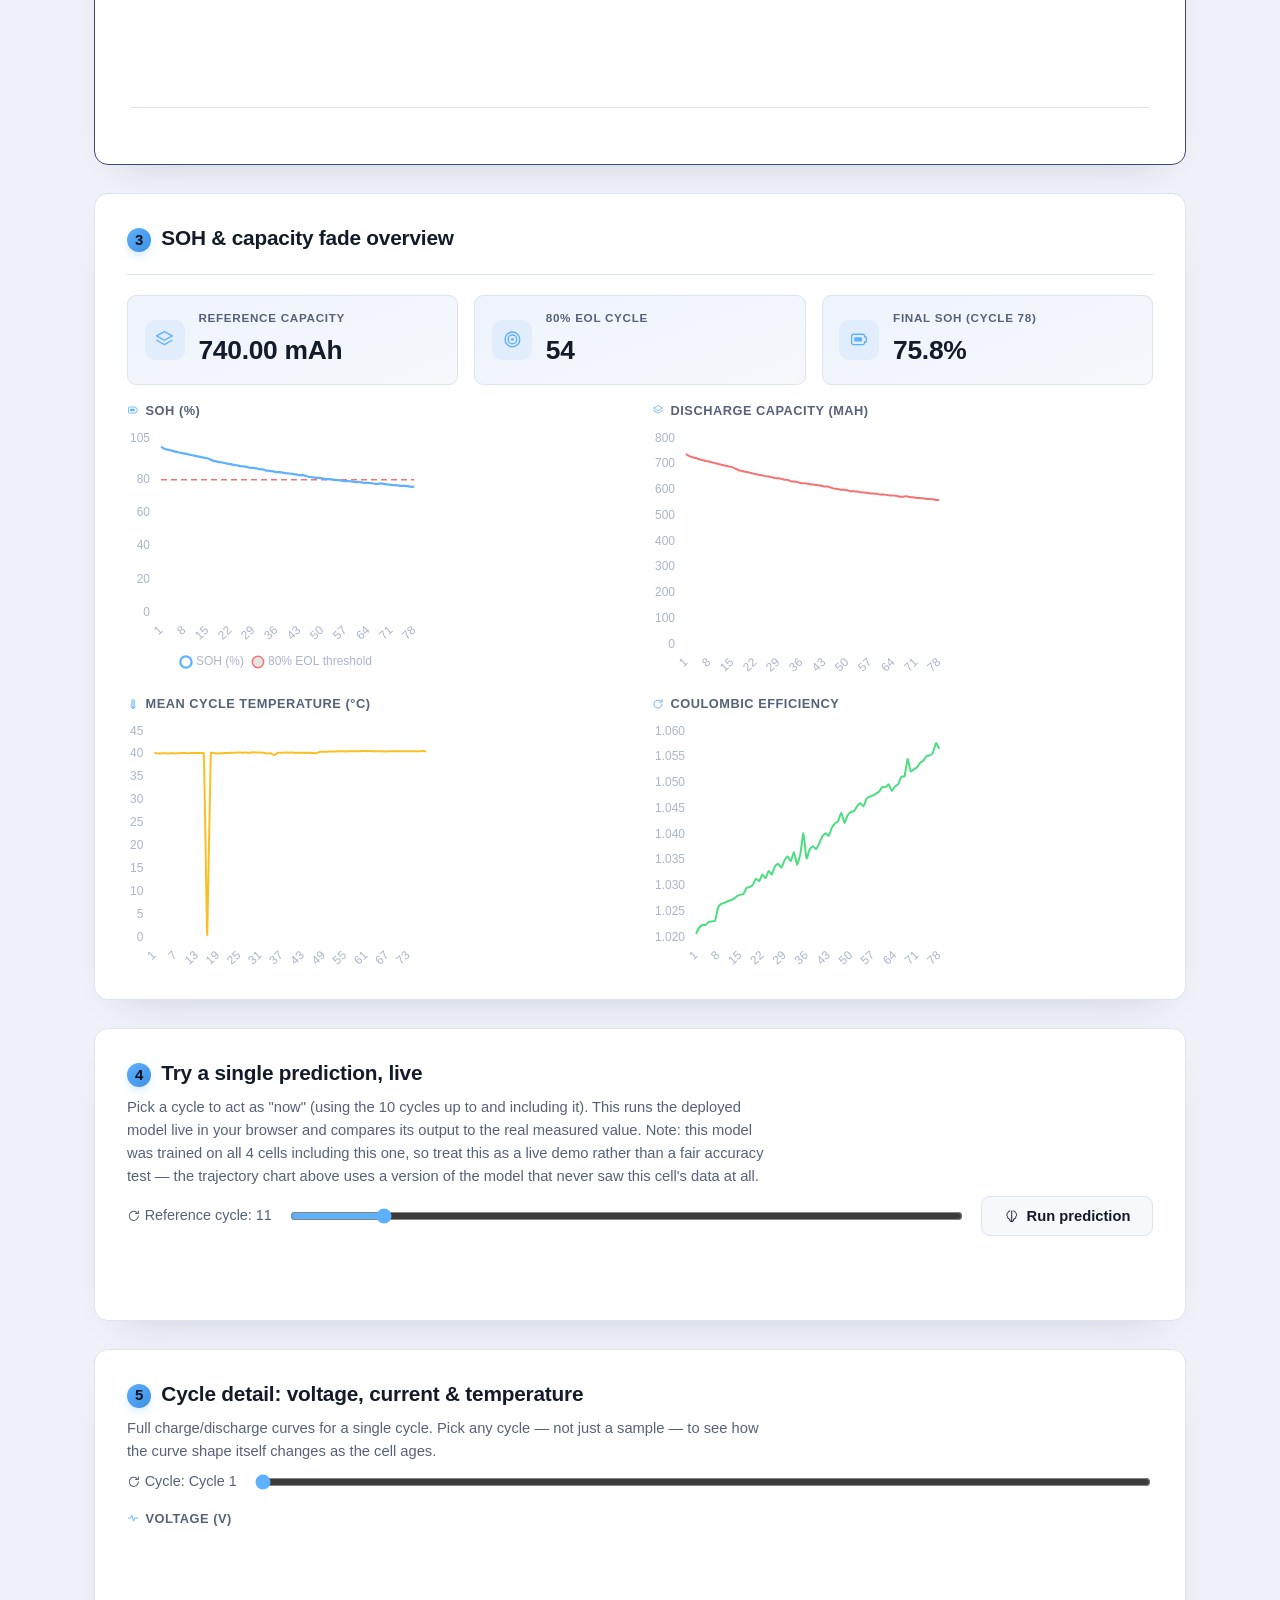
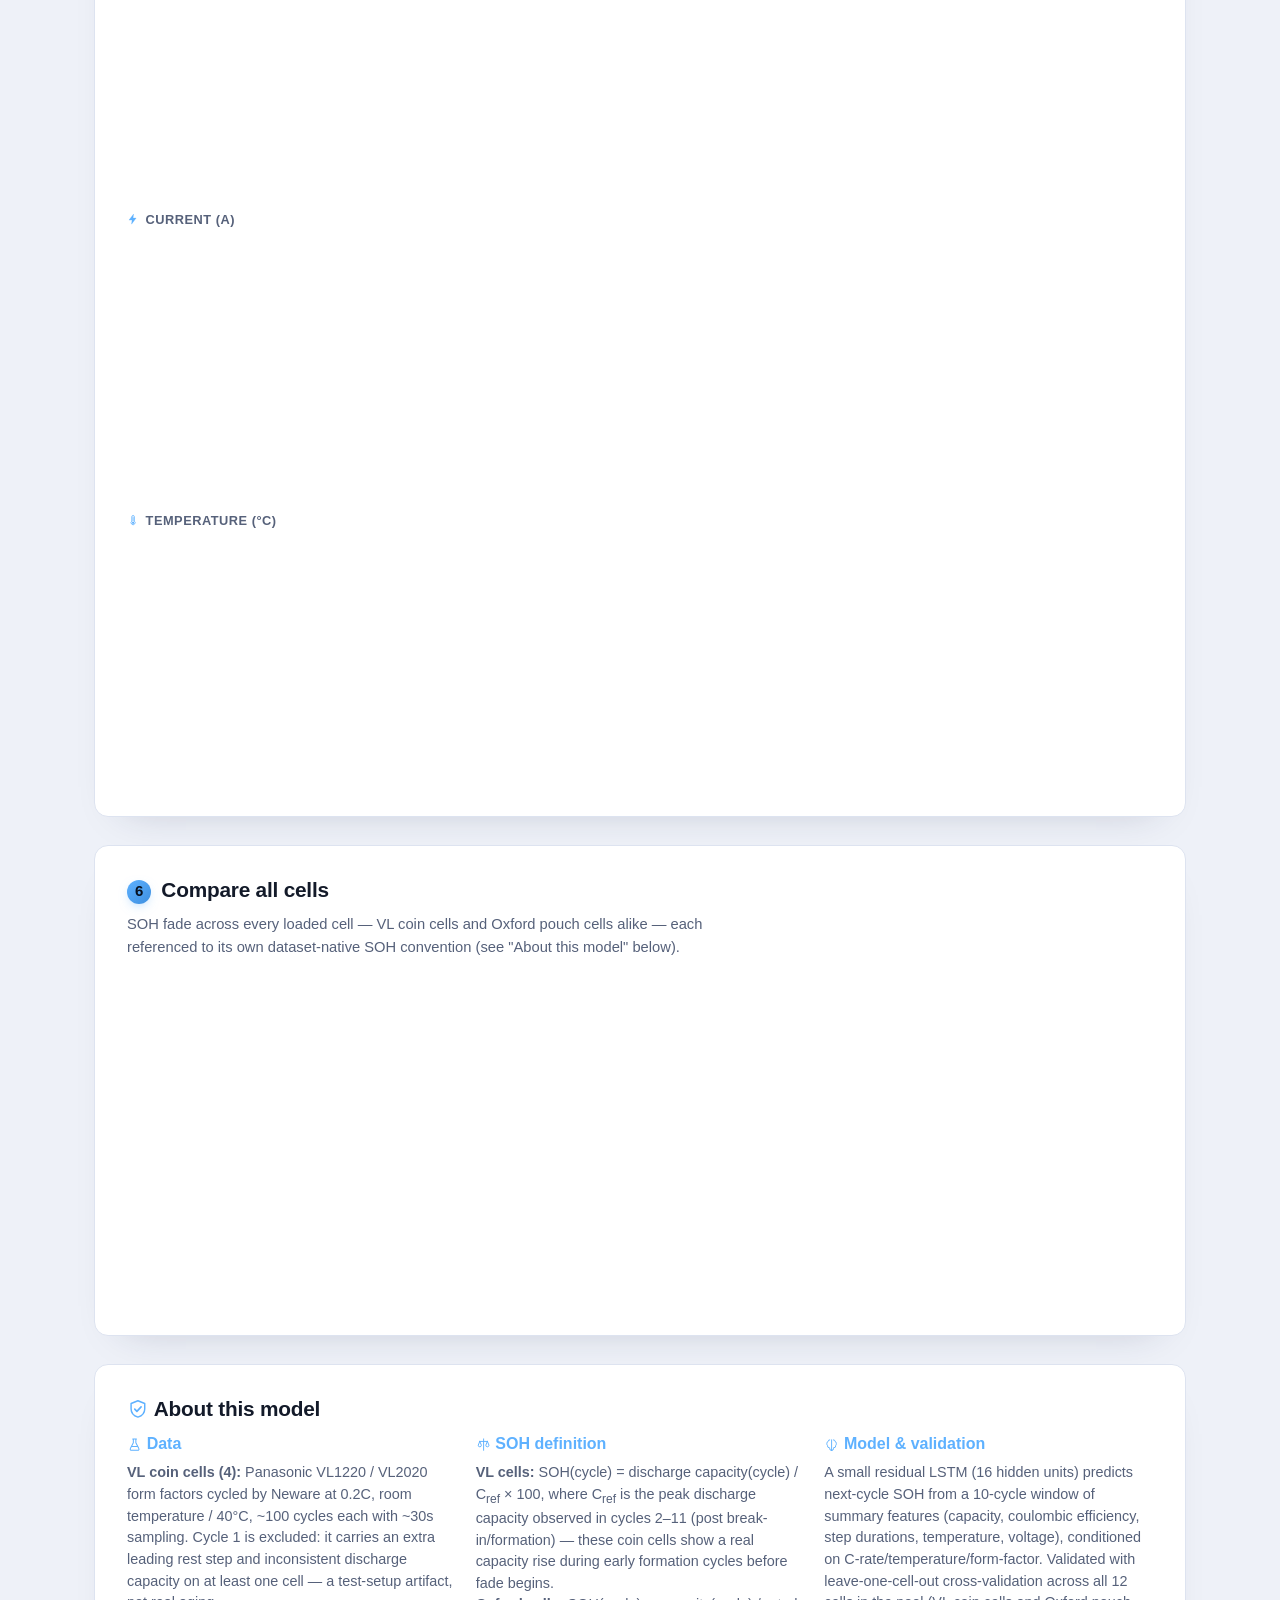
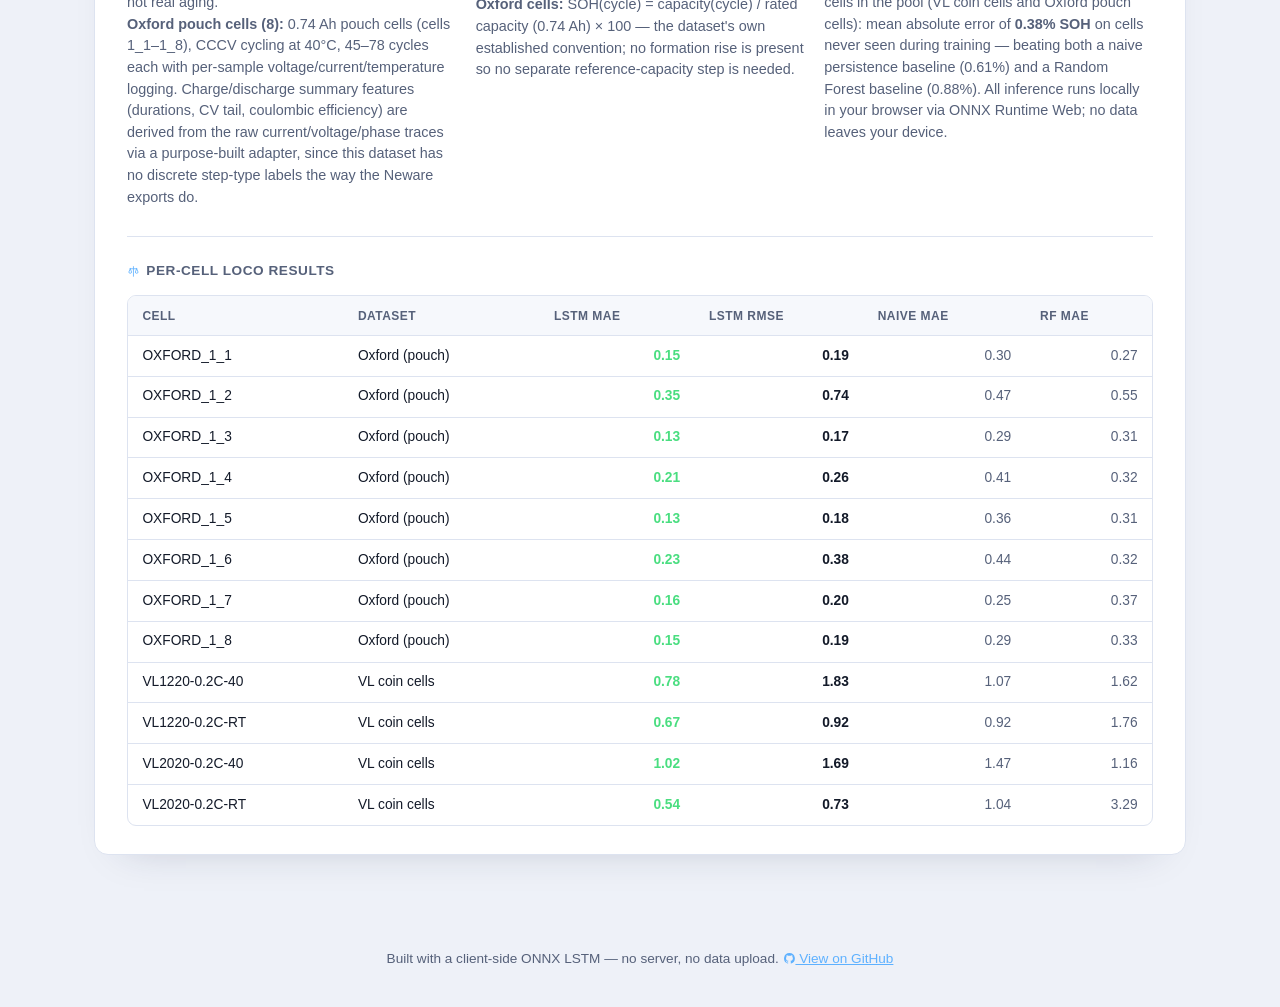
==== commit b0b13459: "Add files via upload" ====
--- a/web/index.html
+++ b/web/index.html
@@ -3,7 +3,7 @@
 <head>
   <meta charset="UTF-8" />
   <meta name="viewport" content="width=device-width, initial-scale=1.0" />
-  <title>VL Coin-Cell SOH Predictor</title>
+  <title>Battery SOH Predictor</title>
   <link rel="stylesheet" href="styles.css" />
 </head>
 <body>
@@ -30,14 +30,15 @@
   </svg>
 
   <header class="app-header">
-    <h1><svg class="icon icon-lg icon-header"><use href="#icon-battery"/></svg> VL Coin-Cell SOH Predictor</h1>
-    <p class="subtitle">LSTM-based state-of-health prediction for Panasonic VL coin cells, trained on real Neware cycling data &mdash; with every prediction validated against a cycle the model never trained on.</p>
+    <h1><svg class="icon icon-lg icon-header"><use href="#icon-battery"/></svg> Battery SOH Predictor</h1>
+    <p class="subtitle">LSTM-based state-of-health prediction across Panasonic VL coin cells and Oxford pouch cells &mdash; with every prediction validated on a cell the model never trained on (leave-one-cell-out).</p>
+    <div class="stats-row" id="fleet-stats"></div>
   </header>
 
   <main>
     <section class="panel" id="cell-selector-panel">
       <h2><span class="step-badge">1</span> Choose a cell</h2>
-      <div id="cell-grid" class="cell-grid"></div>
+      <div id="cell-grid"></div>
     </section>
 
     <section class="panel panel-hero" id="trajectory-panel" hidden>
@@ -129,7 +130,7 @@
 
     <section class="panel" id="compare-panel">
       <h2><span class="step-badge">6</span> Compare all cells</h2>
-      <p class="hint">SOH fade across every loaded VL cell, referenced to each cell's own post-formation peak capacity.</p>
+      <p class="hint">SOH fade across every loaded cell &mdash; VL coin cells and Oxford pouch cells alike &mdash; each referenced to its own dataset-native SOH convention (see "About this model" below).</p>
       <div class="chart-container">
         <canvas id="compare-chart"></canvas>
       </div>
@@ -140,15 +141,28 @@
       <div class="about-grid">
         <div>
           <h3><svg class="icon icon-sm"><use href="#icon-flask"/></svg> Data</h3>
-          <p>6 Panasonic VL coin cells (VL1220 / VL2020 form factors) cycled by Neware at 0.1C/0.2C and room temperature / 40&deg;C. Each cell was cycled for 100 full charge/discharge cycles with ~30s sampling. Cycle 1 is excluded from all analysis and charts: it carries an extra leading rest step not present in any other cycle and its discharge capacity is visibly inconsistent with the rest of the curve on at least one cell &mdash; an artifact of test setup, not real aging.</p>
+          <p><strong>VL coin cells (4):</strong> Panasonic VL1220 / VL2020 form factors cycled by Neware at 0.2C, room temperature / 40&deg;C, ~100 cycles each with ~30s sampling. Cycle 1 is excluded: it carries an extra leading rest step and inconsistent discharge capacity on at least one cell &mdash; a test-setup artifact, not real aging.</p>
+          <p><strong>Oxford pouch cells (8):</strong> 0.74&nbsp;Ah pouch cells (cells 1_1&ndash;1_8), CCCV cycling at 40&deg;C, 45&ndash;78 cycles each with per-sample voltage/current/temperature logging. Charge/discharge summary features (durations, CV tail, coulombic efficiency) are derived from the raw current/voltage/phase traces via a purpose-built adapter, since this dataset has no discrete step-type labels the way the Neware exports do.</p>
         </div>
         <div>
           <h3><svg class="icon icon-sm"><use href="#icon-scale"/></svg> SOH definition</h3>
-          <p>SOH(cycle) = discharge capacity(cycle) / C<sub>ref</sub> &times; 100, where C<sub>ref</sub> is the peak discharge capacity observed in cycles 2&ndash;11 (post break-in/formation) &mdash; these coin cells show a real capacity rise during early formation cycles before fade begins.</p>
+          <p><strong>VL cells:</strong> SOH(cycle) = discharge capacity(cycle) / C<sub>ref</sub> &times; 100, where C<sub>ref</sub> is the peak discharge capacity observed in cycles 2&ndash;11 (post break-in/formation) &mdash; these coin cells show a real capacity rise during early formation cycles before fade begins.</p>
+          <p><strong>Oxford cells:</strong> SOH(cycle) = capacity(cycle) / rated capacity (0.74&nbsp;Ah) &times; 100 &mdash; the dataset's own established convention; no formation rise is present so no separate reference-capacity step is needed.</p>
         </div>
         <div>
           <h3><svg class="icon icon-sm"><use href="#icon-brain"/></svg> Model &amp; validation</h3>
-          <p>A small residual LSTM (16 hidden units) predicts next-cycle SOH from a 10-cycle window of summary features (capacity, coulombic efficiency, step durations, temperature, voltage), conditioned on C-rate/temperature/form-factor. Validated with leave-one-cell-out cross-validation: mean absolute error of 0.79% SOH on cells never seen during training &mdash; beating both a naive persistence baseline (1.12%) and a Random Forest baseline (2.26%). All inference runs locally in your browser via ONNX Runtime Web; no data leaves your device.</p>
+          <p id="about-model-text">A small residual LSTM (16 hidden units) predicts next-cycle SOH from a 10-cycle window of summary features (capacity, coulombic efficiency, step durations, temperature, voltage), conditioned on C-rate/temperature/form-factor. Validated with leave-one-cell-out cross-validation across every cell in the pool. All inference runs locally in your browser via ONNX Runtime Web; no data leaves your device.</p>
+        </div>
+      </div>
+      <div class="loco-table-wrap">
+        <h3><svg class="icon icon-sm"><use href="#icon-scale"/></svg> Per-cell LOCO results</h3>
+        <div class="table-scroll">
+          <table class="loco-table" id="loco-table">
+            <thead>
+              <tr><th>Cell</th><th>Dataset</th><th>LSTM MAE</th><th>LSTM RMSE</th><th>Naive MAE</th><th>RF MAE</th></tr>
+            </thead>
+            <tbody></tbody>
+          </table>
         </div>
       </div>
     </section>
--- a/web/styles.css
+++ b/web/styles.css
@@ -79,6 +79,12 @@
 }
 .subtitle { color: var(--text-dim); margin: 0; font-size: 1.05rem; max-width: 62ch; }
 
+.app-header .stats-row {
+  margin-top: 1.5rem;
+  padding-top: 1.5rem;
+  border-top: 1px solid var(--panel-border);
+}
+
 main {
   max-width: 1140px;
   margin: 0 auto;
@@ -114,6 +120,29 @@
   margin-bottom: 1.25rem;
 }
 .hero-head > div { flex: 1; min-width: 260px; }
+
+.cell-group + .cell-group { margin-top: 1.5rem; }
+.cell-group-title {
+  margin: 0 0 0.75rem;
+  font-size: 0.82rem;
+  font-weight: 700;
+  text-transform: uppercase;
+  letter-spacing: 0.05em;
+  color: var(--text-dim);
+  display: flex;
+  align-items: center;
+  gap: 0.5rem;
+}
+.cell-group-count {
+  font-weight: 600;
+  font-size: 0.75rem;
+  color: var(--accent);
+  background: var(--accent-soft);
+  padding: 0.15rem 0.55rem;
+  border-radius: 999px;
+  text-transform: none;
+  letter-spacing: 0;
+}
 
 .cell-grid {
   display: grid;
@@ -290,6 +319,53 @@
 }
 .about-grid h3 { margin: 0 0 0.4rem; font-size: 1rem; color: var(--accent); }
 .about-grid p { margin: 0; color: var(--text-dim); font-size: 0.9rem; }
+
+.loco-table-wrap {
+  margin-top: 1.75rem;
+  padding-top: 1.5rem;
+  border-top: 1px solid var(--panel-border);
+}
+.loco-table-wrap h3 {
+  margin: 0 0 0.85rem;
+  font-size: 0.85rem;
+  font-weight: 700;
+  color: var(--text-dim);
+  text-transform: uppercase;
+  letter-spacing: 0.04em;
+  display: flex;
+  align-items: center;
+  gap: 0.4rem;
+}
+.loco-table-wrap h3 .icon { color: var(--accent); }
+.table-scroll { overflow-x: auto; border-radius: var(--radius-sm); border: 1px solid var(--panel-border); }
+.loco-table {
+  width: 100%;
+  border-collapse: collapse;
+  font-size: 0.86rem;
+  min-width: 560px;
+}
+.loco-table thead th {
+  text-align: left;
+  padding: 0.65rem 0.9rem;
+  background: var(--panel-bg-2);
+  color: var(--text-dim);
+  font-weight: 650;
+  font-size: 0.75rem;
+  text-transform: uppercase;
+  letter-spacing: 0.04em;
+  border-bottom: 1px solid var(--panel-border);
+  white-space: nowrap;
+}
+.loco-table td {
+  padding: 0.6rem 0.9rem;
+  border-bottom: 1px solid var(--panel-border);
+  white-space: nowrap;
+}
+.loco-table tbody tr:last-child td { border-bottom: none; }
+.loco-table tbody tr:hover { background: rgba(255,255,255,0.02); }
+.loco-table td.num { font-variant-numeric: tabular-nums; text-align: right; font-weight: 600; }
+.loco-table td.good-text { color: var(--good); }
+.loco-table td.muted { color: var(--text-dim); font-weight: 500; }
 
 .app-footer {
   text-align: center;
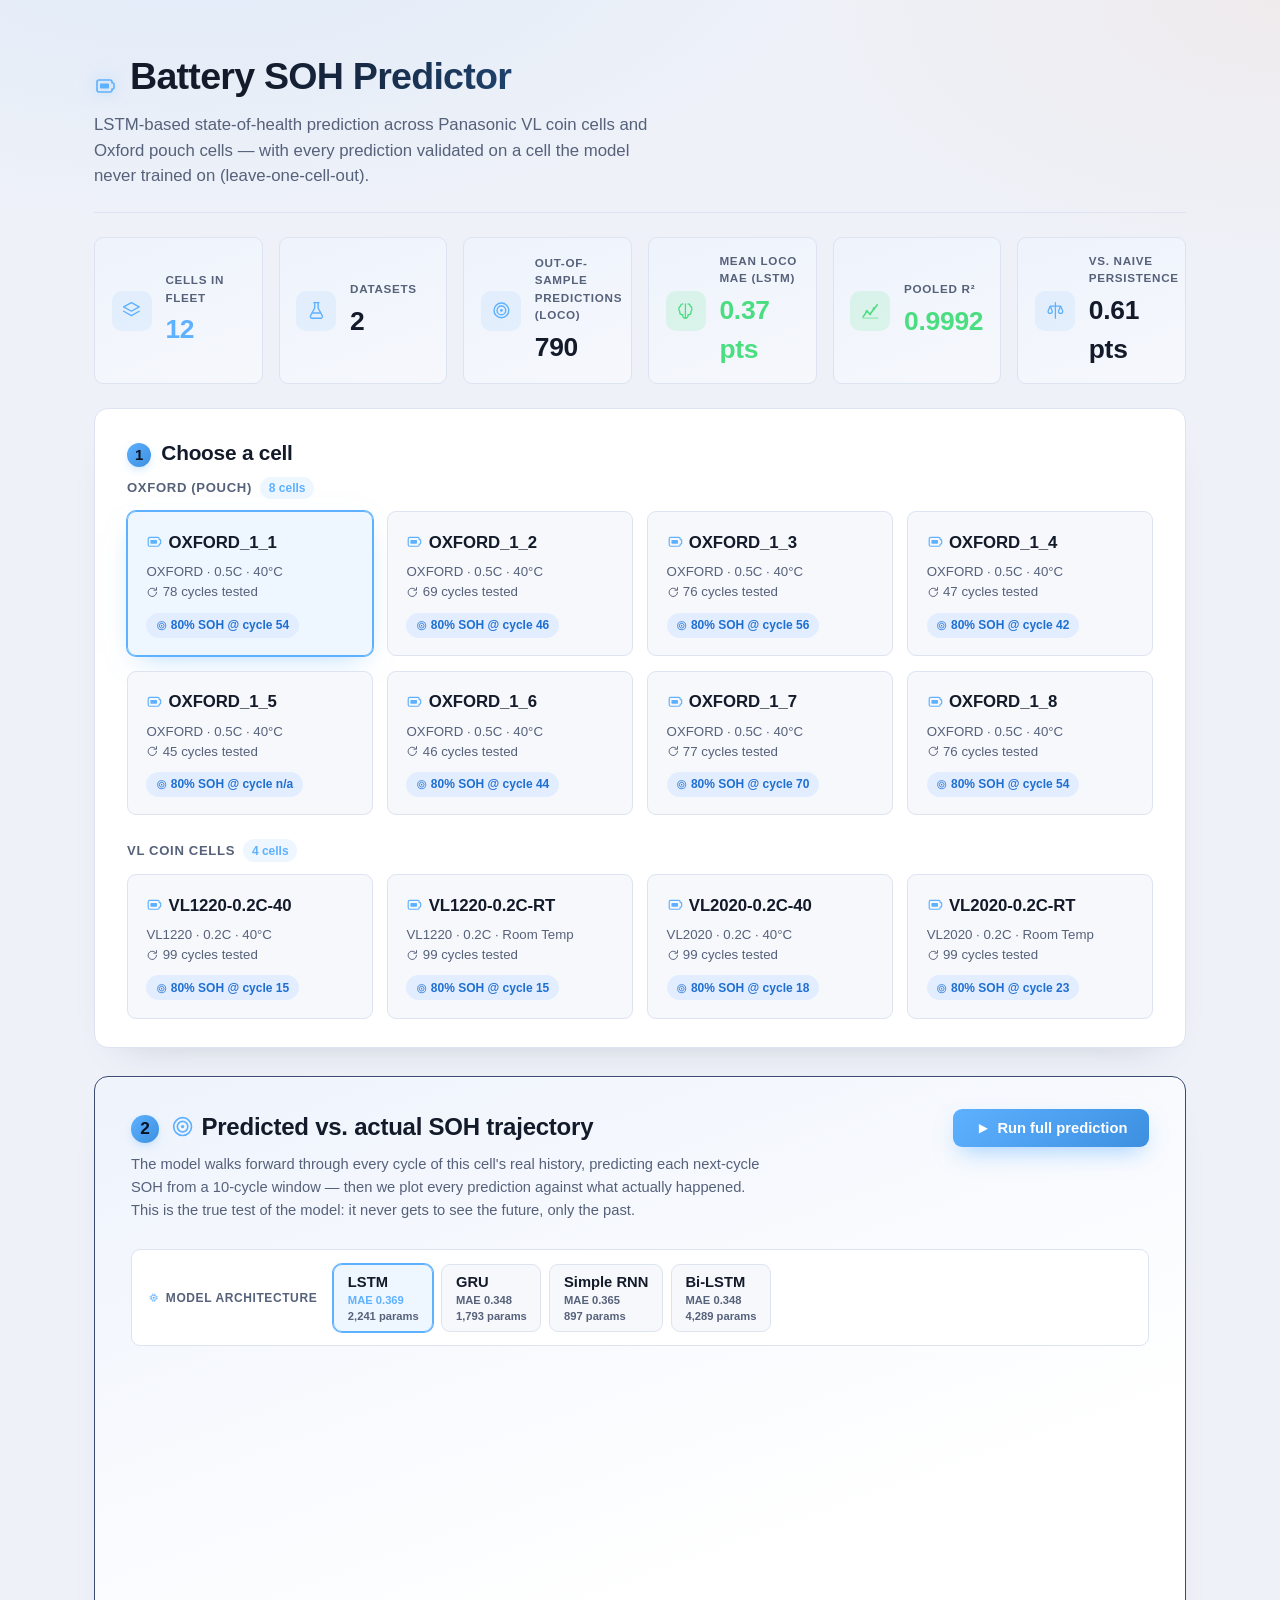
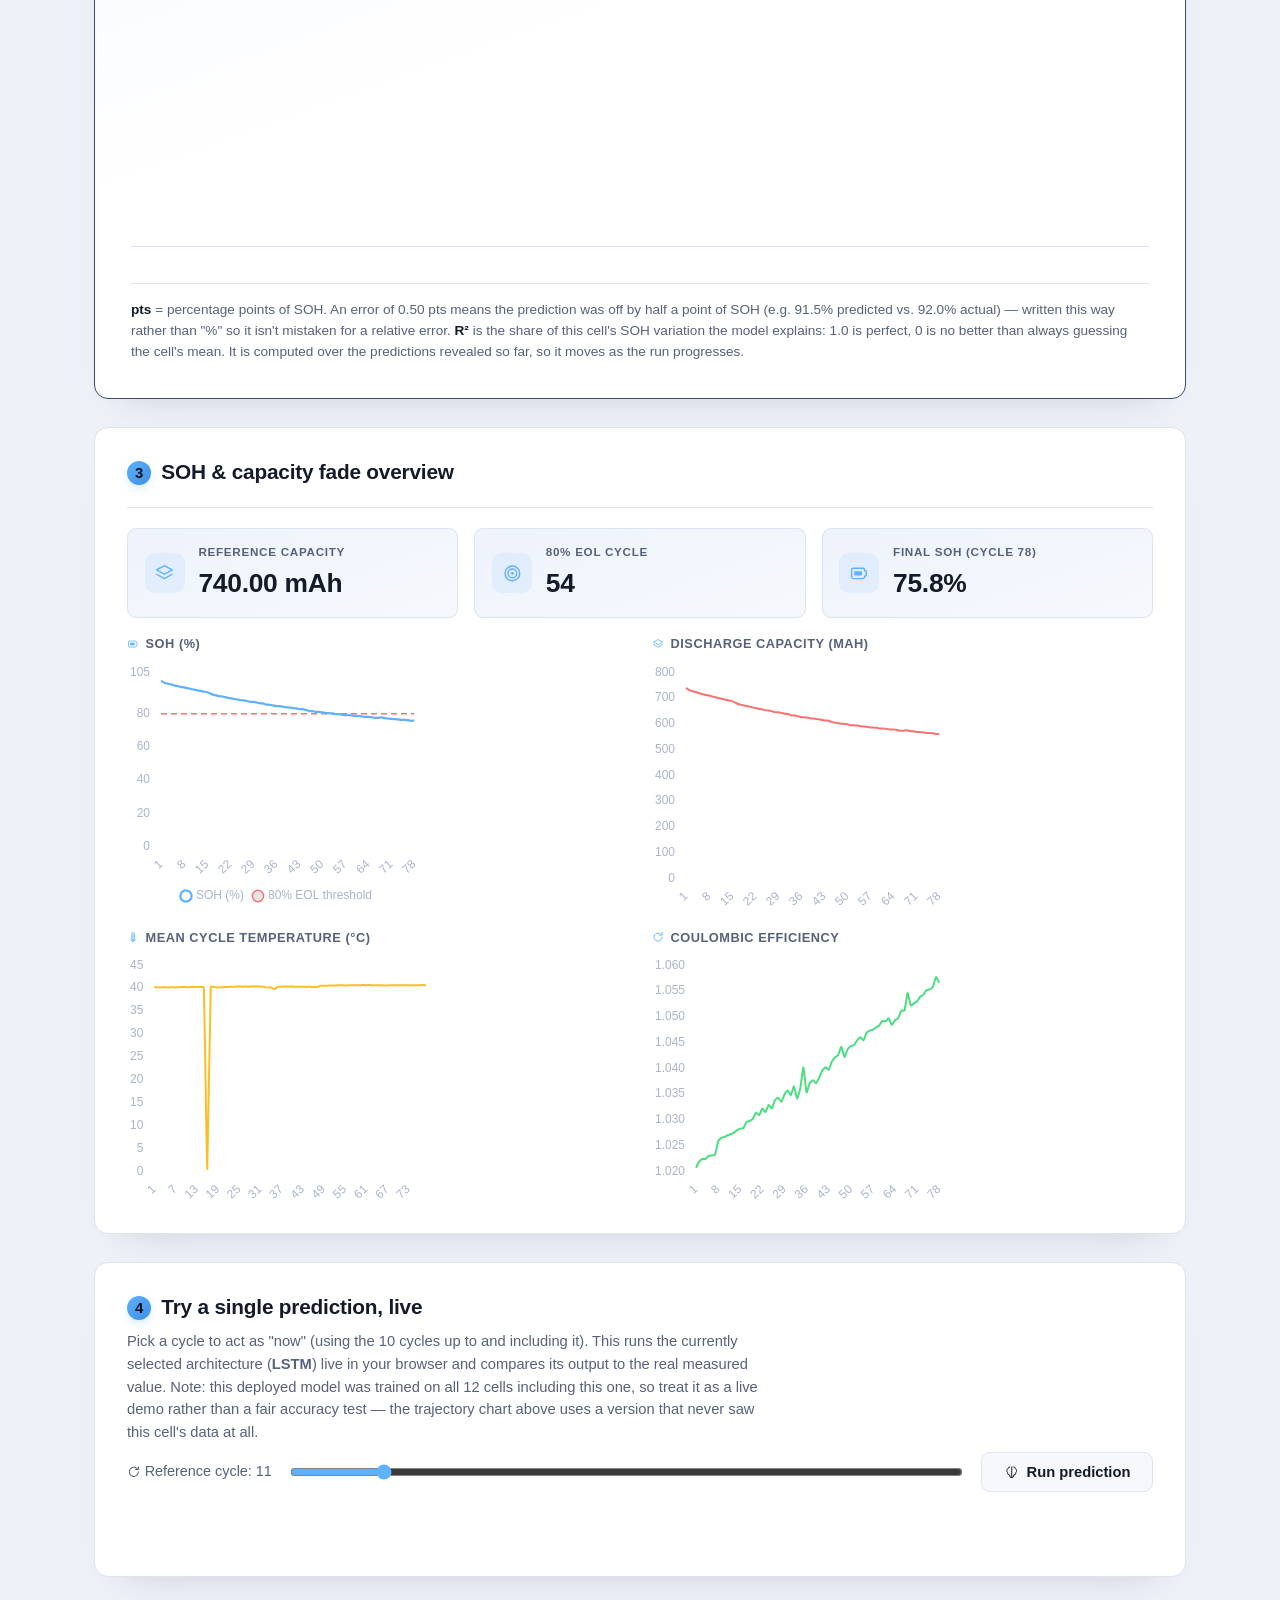
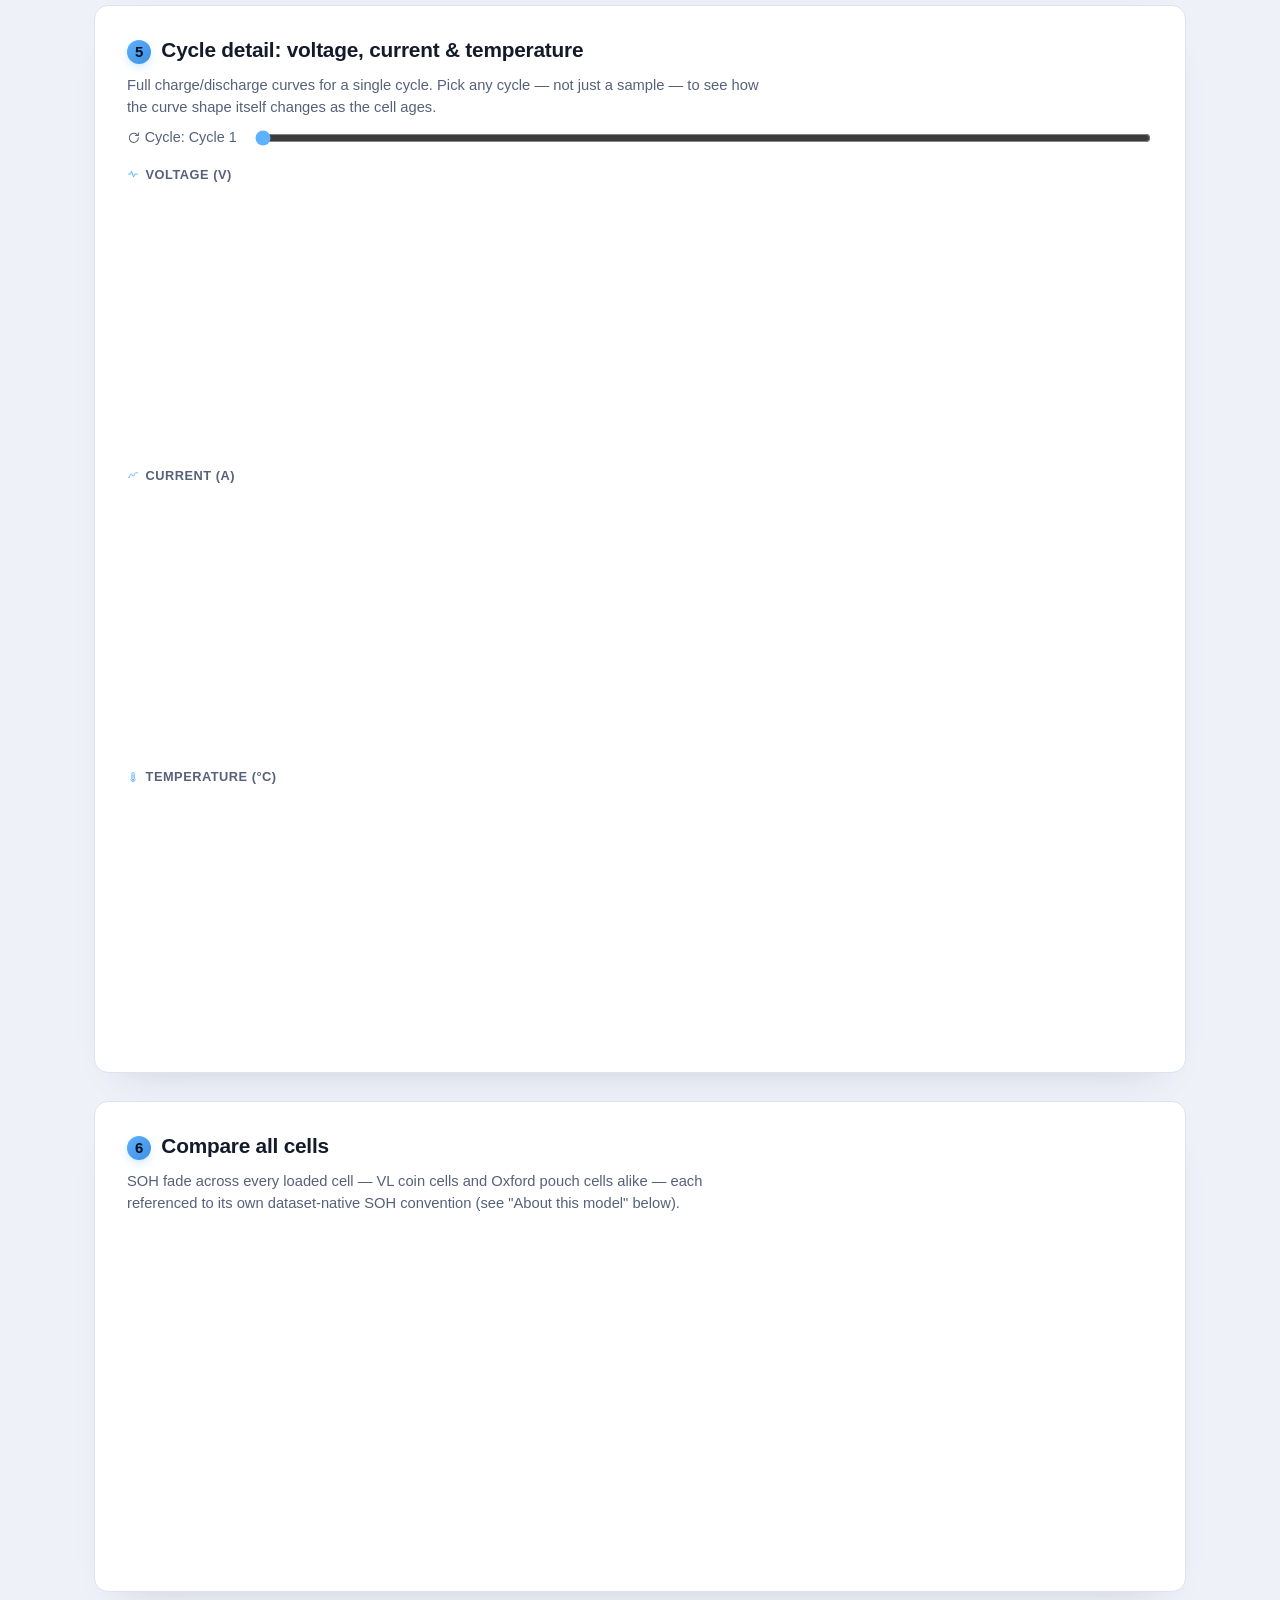
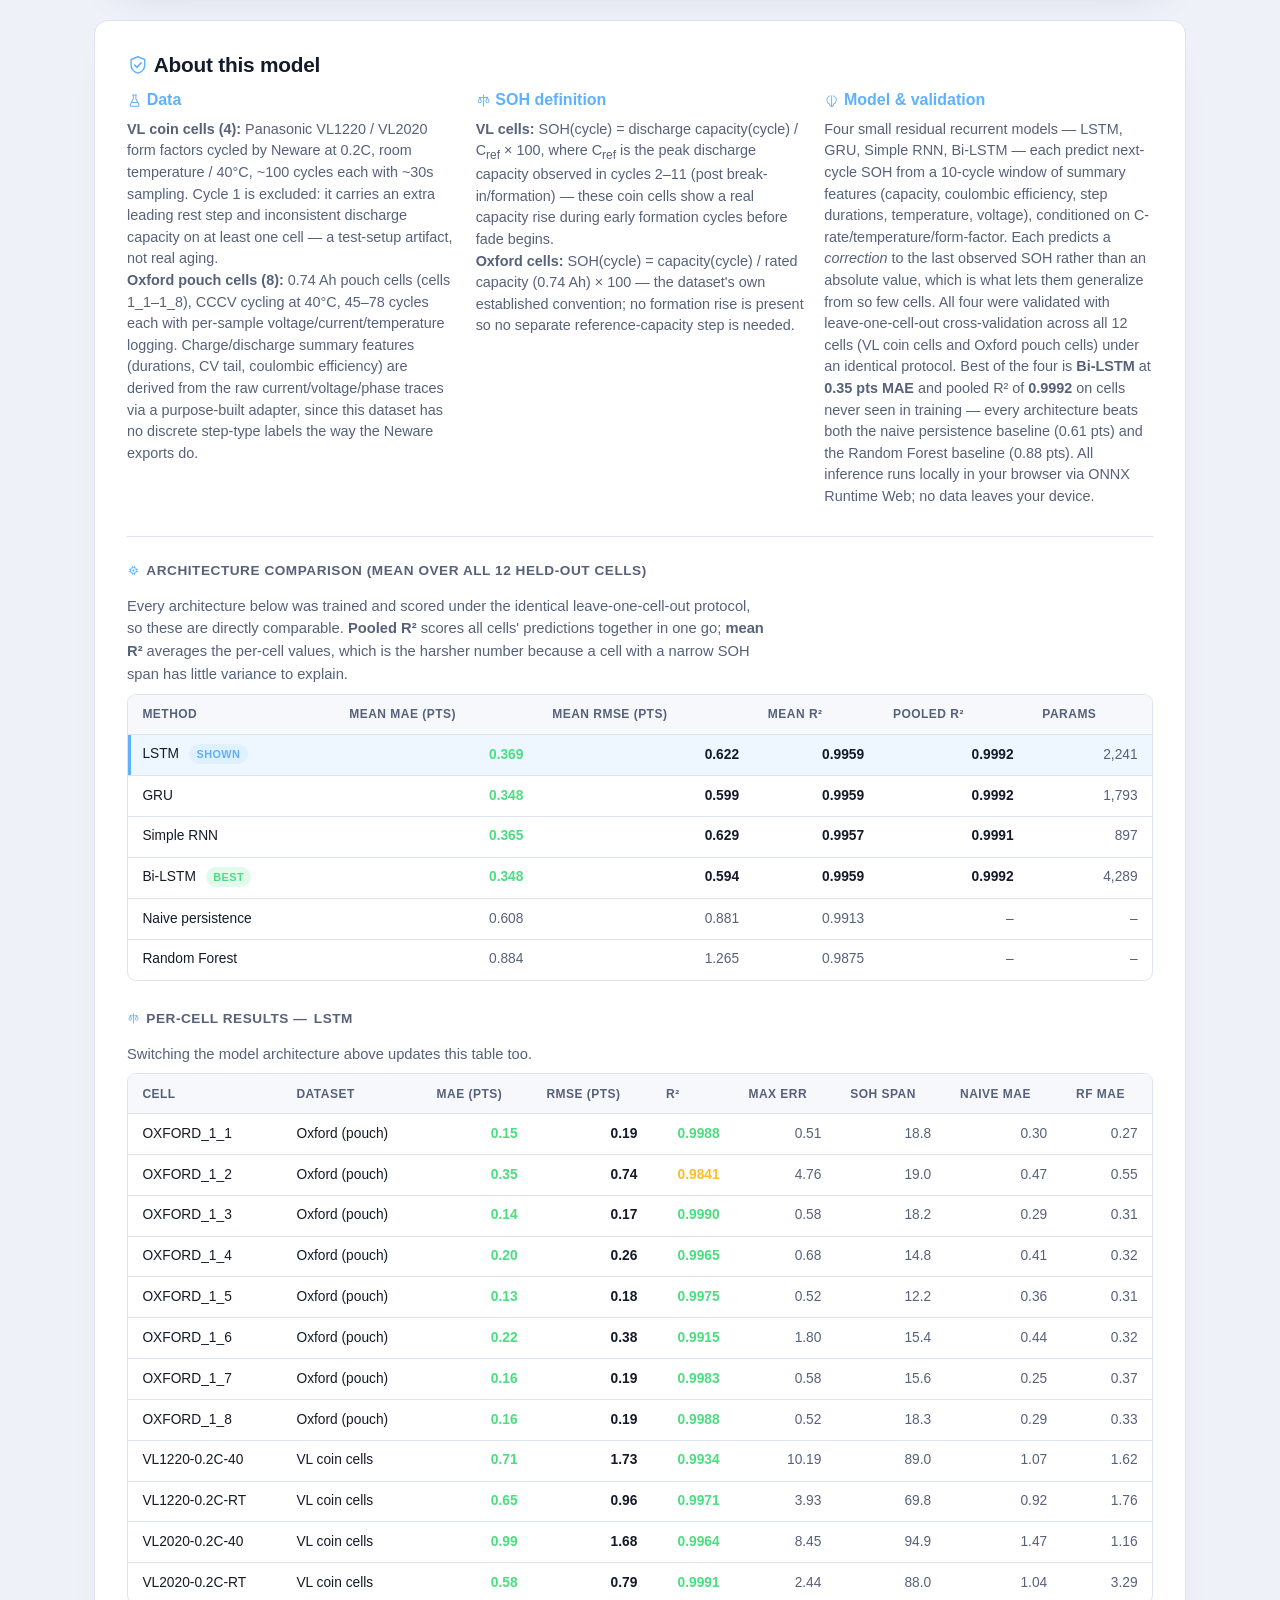
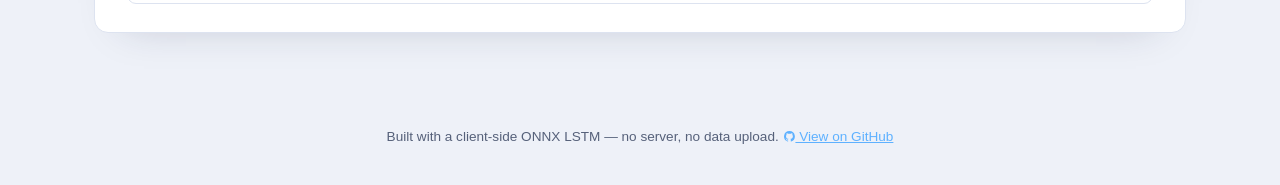
==== commit 21e2cbfc: "Add files via upload" ====
--- a/web/index.html
+++ b/web/index.html
@@ -4,6 +4,9 @@
   <meta charset="UTF-8" />
   <meta name="viewport" content="width=device-width, initial-scale=1.0" />
   <title>Battery SOH Predictor</title>
+  <!-- Inline data-URI favicon: keeps the app fully self-contained (no extra
+       request, no 404 on hosts that don't have a favicon.ico at the root). -->
+  <link rel="icon" href="data:image/svg+xml,%3Csvg xmlns='http://www.w3.org/2000/svg' viewBox='0 0 24 24'%3E%3Crect x='2' y='7' width='17' height='11' rx='2.5' fill='none' stroke='%235eb1ff' stroke-width='2'/%3E%3Crect x='20' y='10.5' width='2.5' height='4' rx='1' fill='%235eb1ff'/%3E%3Cpath d='M12.5 8.5 8 13.2h3.2l-.7 4.3 4.5-5.1h-3.2z' fill='%23ff9f5e'/%3E%3C/svg%3E" />
   <link rel="stylesheet" href="styles.css" />
 </head>
 <body>
@@ -25,6 +28,9 @@
       <symbol id="icon-cycle" viewBox="0 0 24 24"><path d="M20 12a8 8 0 1 1-2.34-5.66" fill="none" stroke="currentColor" stroke-width="1.8" stroke-linecap="round"/><path d="M20 3v5h-5" fill="none" stroke="currentColor" stroke-width="1.8" stroke-linecap="round" stroke-linejoin="round"/></symbol>
       <symbol id="icon-flask" viewBox="0 0 24 24"><path d="M9 3h6M10 3v6.2L5.3 18a2 2 0 0 0 1.8 3h9.8a2 2 0 0 0 1.8-3L14 9.2V3" fill="none" stroke="currentColor" stroke-width="1.6" stroke-linecap="round" stroke-linejoin="round"/><path d="M7.5 15h9" fill="none" stroke="currentColor" stroke-width="1.6" stroke-linecap="round"/></symbol>
       <symbol id="icon-scale" viewBox="0 0 24 24"><path d="M12 3v18M6 7h12M6 7 3.5 13a2.5 2.5 0 0 0 5 0L6 7Zm12 0-2.5 6a2.5 2.5 0 0 0 5 0L18 7Z" fill="none" stroke="currentColor" stroke-width="1.5" stroke-linecap="round" stroke-linejoin="round"/></symbol>
+      <symbol id="icon-current" viewBox="0 0 24 24"><path d="M4 16.5c2-4.5 3.4-7 4.6-7 1.6 0 1.6 5 3.2 5 1.3 0 2.5-2.6 4.4-7M18.6 7.5h2.2" fill="none" stroke="currentColor" stroke-width="1.7" stroke-linecap="round" stroke-linejoin="round"/><circle cx="4" cy="16.5" r="1.3" fill="currentColor"/></symbol>
+      <symbol id="icon-r2" viewBox="0 0 24 24"><path d="M3.5 19.5 8 13l3.6 3.2L20 5.5" fill="none" stroke="currentColor" stroke-width="1.8" stroke-linecap="round" stroke-linejoin="round"/><circle cx="8" cy="13" r="1.5" fill="currentColor"/><circle cx="11.6" cy="16.2" r="1.5" fill="currentColor"/><circle cx="16" cy="10" r="1.5" fill="currentColor"/><path d="M3.5 21h17" fill="none" stroke="currentColor" stroke-width="1.4" stroke-linecap="round" opacity="0.5"/></symbol>
+      <symbol id="icon-chip" viewBox="0 0 24 24"><rect x="7" y="7" width="10" height="10" rx="2" fill="none" stroke="currentColor" stroke-width="1.6"/><rect x="10.2" y="10.2" width="3.6" height="3.6" rx="0.8" fill="currentColor"/><path d="M10 7V4M14 7V4M10 20v-3M14 20v-3M7 10H4M7 14H4M20 10h-3M20 14h-3" fill="none" stroke="currentColor" stroke-width="1.5" stroke-linecap="round"/></symbol>
       <symbol id="icon-github" viewBox="0 0 24 24"><path d="M12 2a10 10 0 0 0-3.16 19.49c.5.09.68-.22.68-.48v-1.7c-2.78.6-3.37-1.34-3.37-1.34-.46-1.16-1.11-1.47-1.11-1.47-.91-.62.07-.6.07-.6 1 .07 1.53 1.03 1.53 1.03.89 1.53 2.34 1.09 2.91.83.09-.65.35-1.09.63-1.34-2.22-.25-4.56-1.11-4.56-4.94 0-1.09.39-1.99 1.03-2.69-.1-.25-.45-1.27.1-2.65 0 0 .84-.27 2.75 1.03a9.6 9.6 0 0 1 5 0c1.91-1.3 2.75-1.03 2.75-1.03.55 1.38.2 2.4.1 2.65.64.7 1.03 1.6 1.03 2.69 0 3.84-2.34 4.68-4.57 4.93.36.31.68.92.68 1.85v2.74c0 .27.18.58.69.48A10 10 0 0 0 12 2Z" fill="currentColor"/></symbol>
     </defs>
   </svg>
@@ -45,14 +51,25 @@
       <div class="hero-head">
         <div>
           <h2><span class="step-badge">2</span> <svg class="icon icon-accent"><use href="#icon-target"/></svg> Predicted vs. actual SOH trajectory</h2>
-          <p class="hint">The LSTM walks forward through every cycle of this cell's real history, predicting each next-cycle SOH from a 10-cycle window &mdash; then we plot every prediction against what actually happened. This is the true test of the model: it never gets to see the future, only the past.</p>
+          <p class="hint">The model walks forward through every cycle of this cell's real history, predicting each next-cycle SOH from a 10-cycle window &mdash; then we plot every prediction against what actually happened. This is the true test of the model: it never gets to see the future, only the past.</p>
         </div>
         <button id="run-trajectory-btn" class="btn-primary"><svg class="icon"><use href="#icon-play"/></svg> Run full prediction</button>
+      </div>
+      <div class="model-picker">
+        <span class="model-picker-label"><svg class="icon icon-sm"><use href="#icon-chip"/></svg> Model architecture</span>
+        <div class="model-picker-options" id="model-picker-options"></div>
       </div>
       <div class="chart-container chart-container-lg">
         <canvas id="trajectory-chart"></canvas>
       </div>
       <div class="stats-row" id="trajectory-stats"></div>
+      <p class="hint metric-note">
+        <strong>pts</strong> = percentage points of SOH. An error of 0.50&nbsp;pts means the prediction was off by half a
+        point of SOH (e.g. 91.5% predicted vs. 92.0% actual) &mdash; written this way rather than "%" so it isn't mistaken
+        for a relative error. <strong>R&sup2;</strong> is the share of this cell's SOH variation the model explains: 1.0 is
+        perfect, 0 is no better than always guessing the cell's mean. It is computed over the predictions revealed so far,
+        so it moves as the run progresses.
+      </p>
     </section>
 
     <section class="panel" id="overview-panel" hidden>
@@ -90,7 +107,7 @@
 
     <section class="panel" id="predict-panel" hidden>
       <h2><span class="step-badge">4</span> Try a single prediction, live</h2>
-      <p class="hint">Pick a cycle to act as "now" (using the 10 cycles up to and including it). This runs the deployed model live in your browser and compares its output to the real measured value. Note: this model was trained on all 4 cells including this one, so treat this as a live demo rather than a fair accuracy test &mdash; the trajectory chart above uses a version of the model that never saw this cell's data at all.</p>
+      <p class="hint">Pick a cycle to act as "now" (using the 10 cycles up to and including it). This runs the currently selected architecture (<strong id="predict-arch-label">LSTM</strong>) live in your browser and compares its output to the real measured value. Note: this deployed model was trained on all 12 cells including this one, so treat it as a live demo rather than a fair accuracy test &mdash; the trajectory chart above uses a version that never saw this cell's data at all.</p>
       <div class="predict-controls">
         <label for="cycle-slider"><svg class="icon icon-sm"><use href="#icon-cycle"/></svg> Reference cycle: <span id="cycle-label">20</span></label>
         <input type="range" id="cycle-slider" min="10" max="99" value="20" />
@@ -114,7 +131,7 @@
           </div>
         </div>
         <div>
-          <h3 class="chart-title"><svg class="icon icon-sm"><use href="#icon-bolt"/></svg> Current (A)</h3>
+          <h3 class="chart-title"><svg class="icon icon-sm"><use href="#icon-current"/></svg> Current (A)</h3>
           <div class="chart-container chart-container-sm">
             <canvas id="curve-current-chart"></canvas>
           </div>
@@ -155,11 +172,23 @@
         </div>
       </div>
       <div class="loco-table-wrap">
-        <h3><svg class="icon icon-sm"><use href="#icon-scale"/></svg> Per-cell LOCO results</h3>
+        <h3><svg class="icon icon-sm"><use href="#icon-chip"/></svg> Architecture comparison (mean over all 12 held-out cells)</h3>
+        <p class="hint">Every architecture below was trained and scored under the identical leave-one-cell-out protocol, so these are directly comparable. <strong>Pooled R&sup2;</strong> scores all cells' predictions together in one go; <strong>mean R&sup2;</strong> averages the per-cell values, which is the harsher number because a cell with a narrow SOH span has little variance to explain.</p>
+        <div class="table-scroll">
+          <table class="loco-table" id="arch-table">
+            <thead>
+              <tr><th>Method</th><th>Mean MAE (pts)</th><th>Mean RMSE (pts)</th><th>Mean R&sup2;</th><th>Pooled R&sup2;</th><th>Params</th></tr>
+            </thead>
+            <tbody></tbody>
+          </table>
+        </div>
+
+        <h3 class="loco-subhead"><svg class="icon icon-sm"><use href="#icon-scale"/></svg> Per-cell results &mdash; <span id="loco-table-arch-label">LSTM</span></h3>
+        <p class="hint">Switching the model architecture above updates this table too.</p>
         <div class="table-scroll">
           <table class="loco-table" id="loco-table">
             <thead>
-              <tr><th>Cell</th><th>Dataset</th><th>LSTM MAE</th><th>LSTM RMSE</th><th>Naive MAE</th><th>RF MAE</th></tr>
+              <tr><th>Cell</th><th>Dataset</th><th>MAE (pts)</th><th>RMSE (pts)</th><th>R&sup2;</th><th>Max err</th><th>SOH span</th><th>Naive MAE</th><th>RF MAE</th></tr>
             </thead>
             <tbody></tbody>
           </table>
--- a/web/styles.css
+++ b/web/styles.css
@@ -365,7 +365,96 @@
 .loco-table tbody tr:hover { background: rgba(255,255,255,0.02); }
 .loco-table td.num { font-variant-numeric: tabular-nums; text-align: right; font-weight: 600; }
 .loco-table td.good-text { color: var(--good); }
+.loco-table td.warn-text { color: var(--warn); }
+.loco-table td.bad-text { color: var(--bad); }
 .loco-table td.muted { color: var(--text-dim); font-weight: 500; }
+.loco-table tbody tr.row-selected { background: var(--accent-soft); }
+.loco-table tbody tr.row-selected td:first-child { box-shadow: inset 3px 0 0 var(--accent); }
+.loco-subhead { margin-top: 1.75rem !important; }
+/* Architecture names carry their own casing (Bi-LSTM, GRU); the heading's
+   uppercase transform would mangle them into BI-LSTM. */
+#loco-table-arch-label { text-transform: none; }
+
+.best-badge, .shown-badge {
+  display: inline-block;
+  margin-left: 0.4rem;
+  padding: 0.1rem 0.45rem;
+  border-radius: 999px;
+  font-size: 0.68rem;
+  font-weight: 700;
+  text-transform: uppercase;
+  letter-spacing: 0.04em;
+  vertical-align: 0.08em;
+}
+.best-badge { background: rgba(74, 222, 128, 0.16); color: var(--good); }
+.shown-badge { background: var(--accent-soft); color: var(--accent); }
+
+/* --- Model architecture picker --- */
+.model-picker {
+  display: flex;
+  align-items: center;
+  gap: 1rem;
+  flex-wrap: wrap;
+  margin-bottom: 1.25rem;
+  padding: 0.85rem 1rem;
+  background: var(--panel-bg);
+  border: 1px solid var(--panel-border);
+  border-radius: var(--radius-sm);
+}
+.model-picker-label {
+  display: inline-flex;
+  align-items: center;
+  gap: 0.4rem;
+  font-size: 0.75rem;
+  font-weight: 700;
+  text-transform: uppercase;
+  letter-spacing: 0.05em;
+  color: var(--text-dim);
+  white-space: nowrap;
+}
+.model-picker-label .icon { color: var(--accent); }
+.model-picker-options { display: flex; gap: 0.5rem; flex-wrap: wrap; }
+.model-chip {
+  display: flex;
+  flex-direction: column;
+  align-items: flex-start;
+  gap: 0.1rem;
+  padding: 0.5rem 0.85rem;
+  border-radius: var(--radius-sm);
+  border: 1px solid var(--panel-border);
+  background: var(--panel-bg-2);
+  color: var(--text);
+  font-family: inherit;
+  cursor: pointer;
+  transition: border-color 0.15s, background 0.15s, transform 0.12s;
+  line-height: 1.25;
+}
+.model-chip:hover { border-color: var(--accent); transform: translateY(-1px); }
+.model-chip.selected {
+  border-color: var(--accent);
+  background: var(--accent-soft);
+  box-shadow: 0 0 0 1px var(--accent);
+}
+.model-chip-name { font-size: 0.92rem; font-weight: 700; }
+.model-chip-mae, .model-chip-params {
+  font-size: 0.7rem;
+  color: var(--text-dim);
+  font-variant-numeric: tabular-nums;
+}
+.model-chip.selected .model-chip-mae { color: var(--accent); font-weight: 600; }
+
+.stat .value.bad { color: var(--bad); }
+.stat .icon-badge.bad { background: rgba(248, 113, 113, 0.14); color: var(--bad); }
+
+.metric-note {
+  margin-top: 1rem;
+  margin-bottom: 0;
+  font-size: 0.85rem;
+  max-width: none;
+  padding-top: 0.9rem;
+  border-top: 1px solid var(--panel-border);
+}
+.metric-note strong { color: var(--text); }
 
 .app-footer {
   text-align: center;
